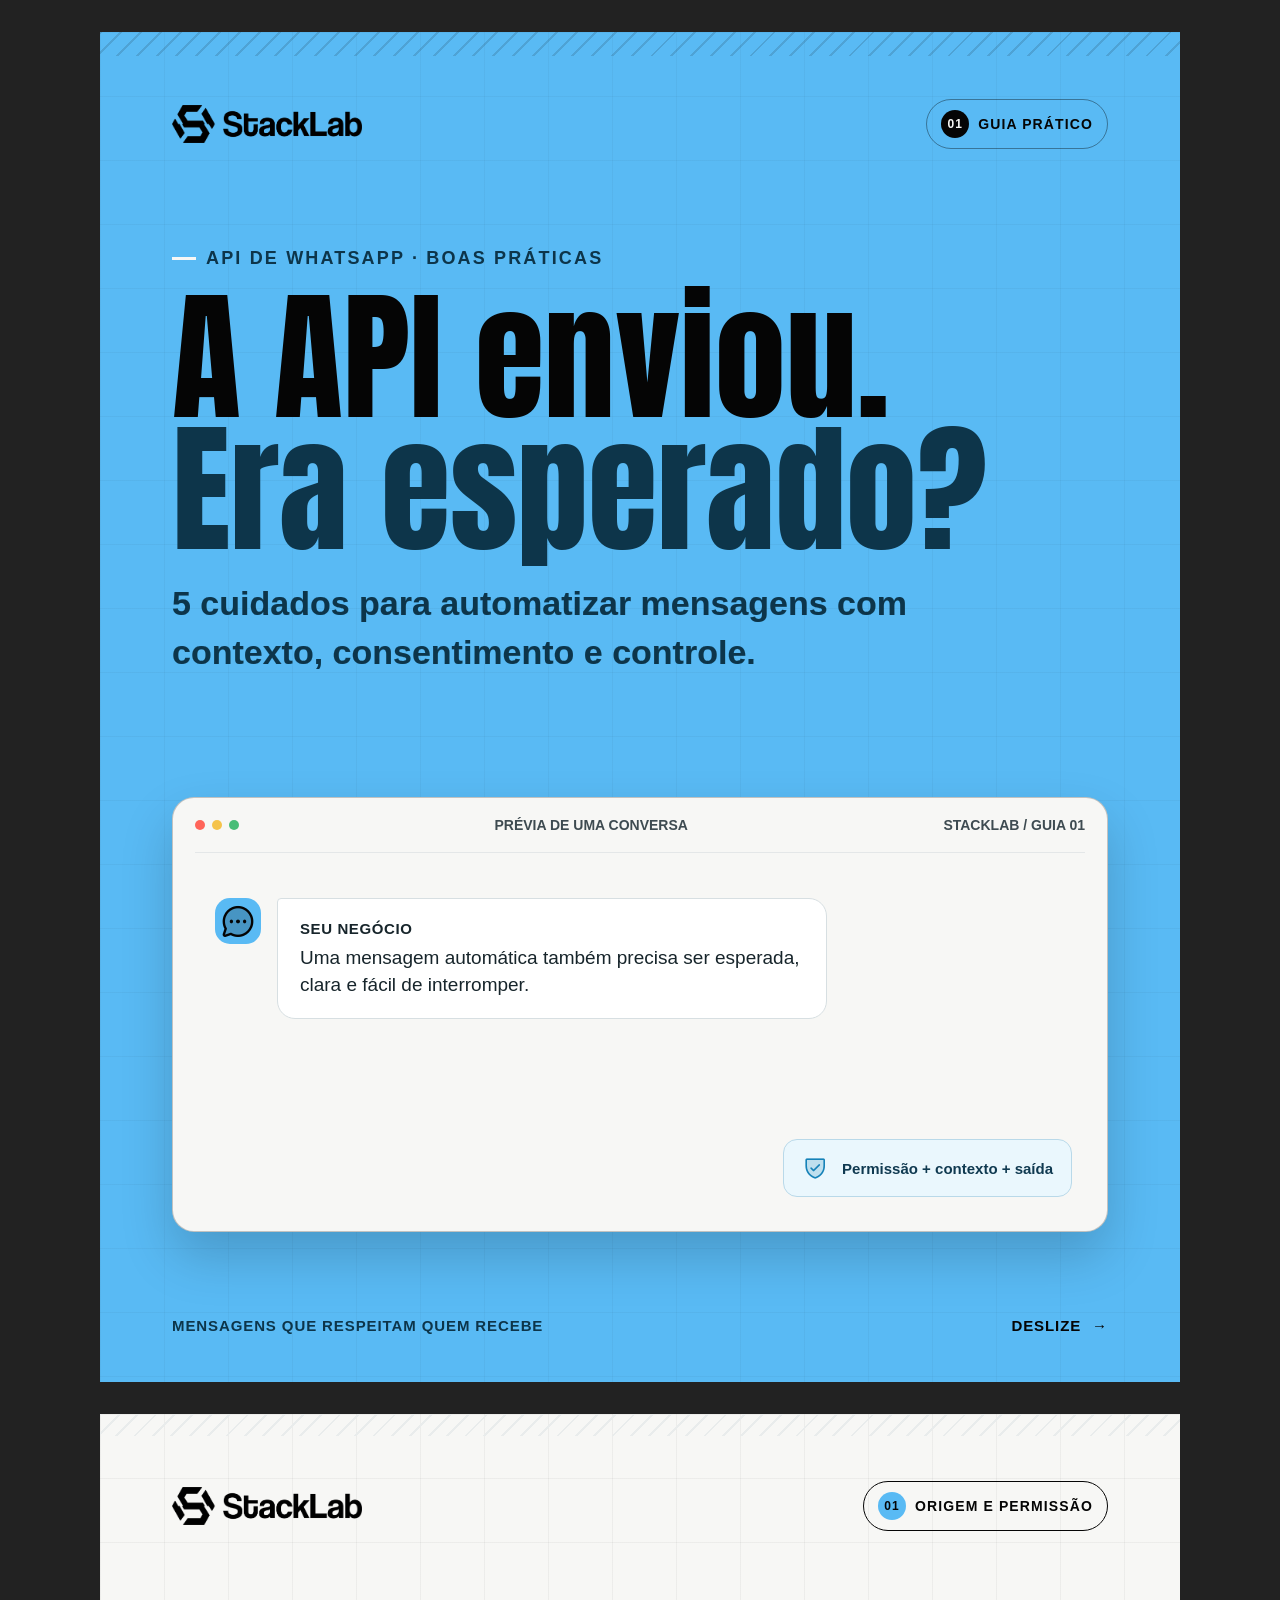
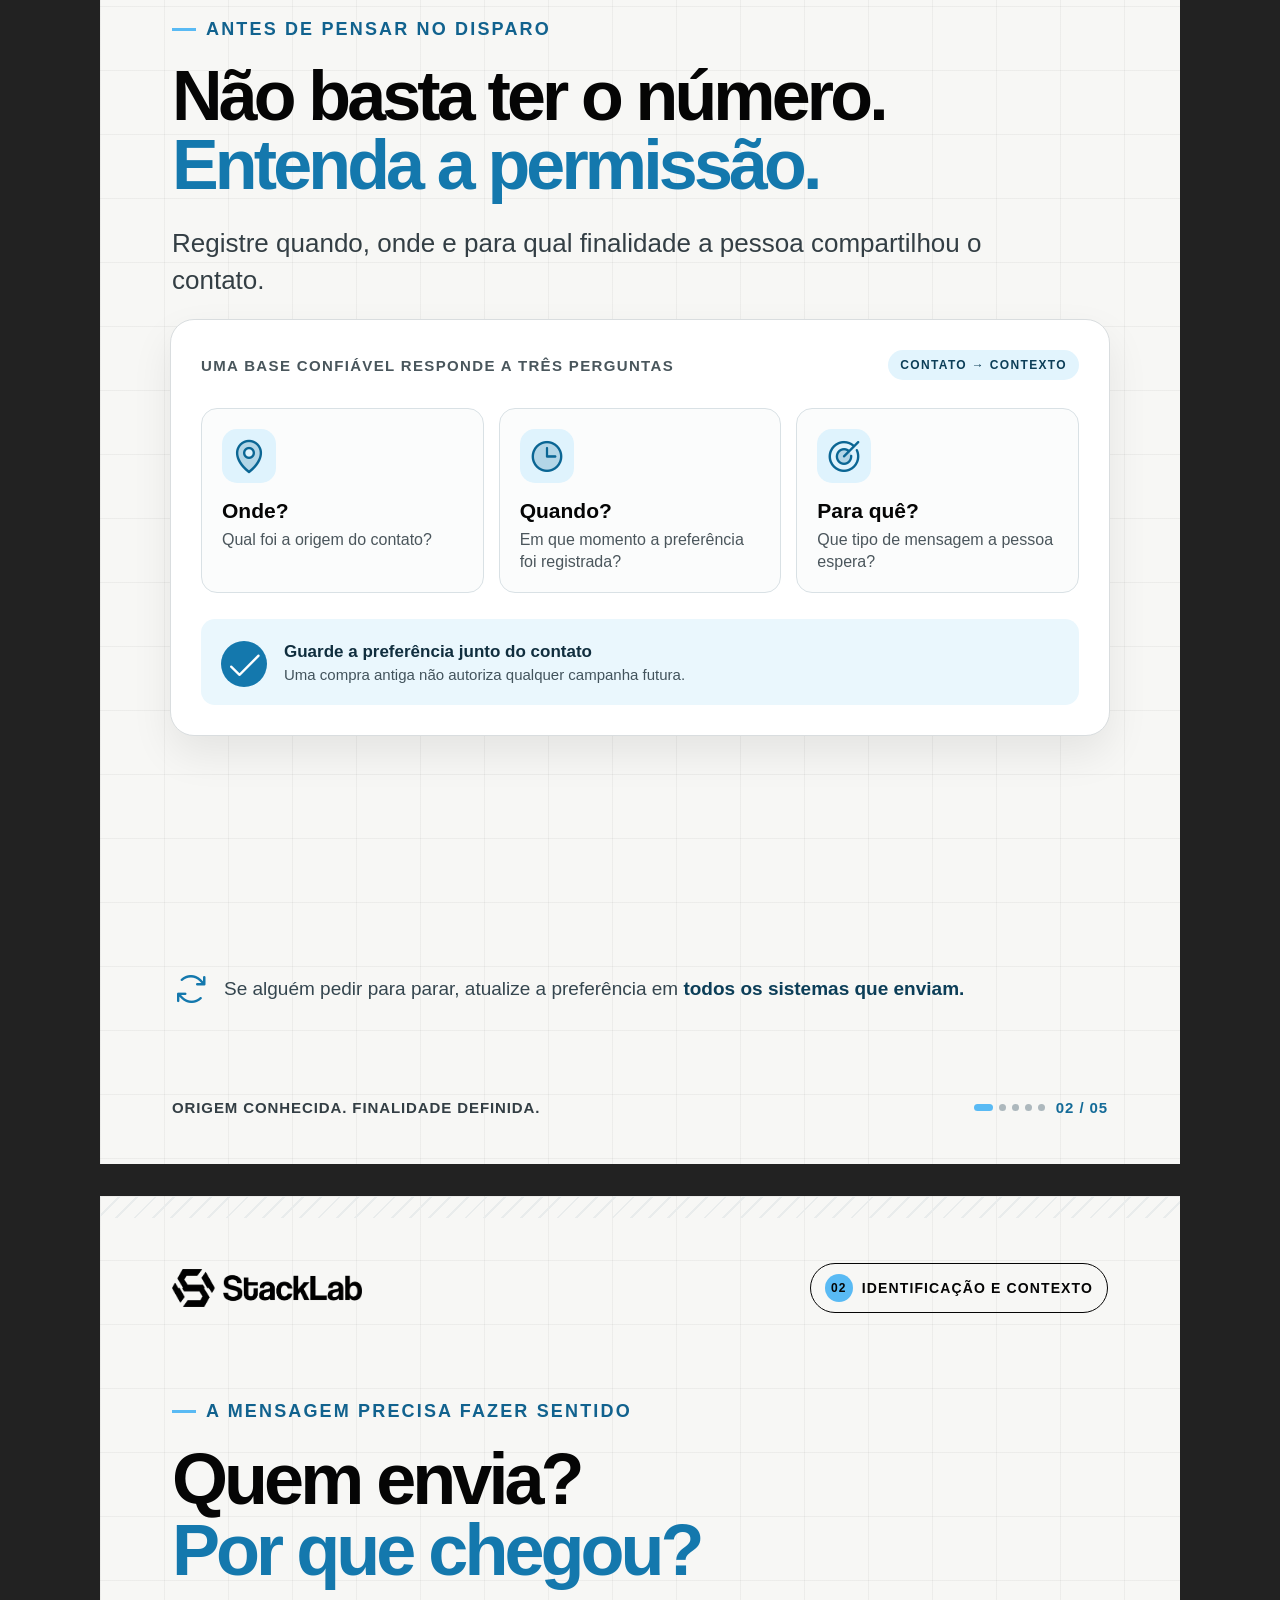
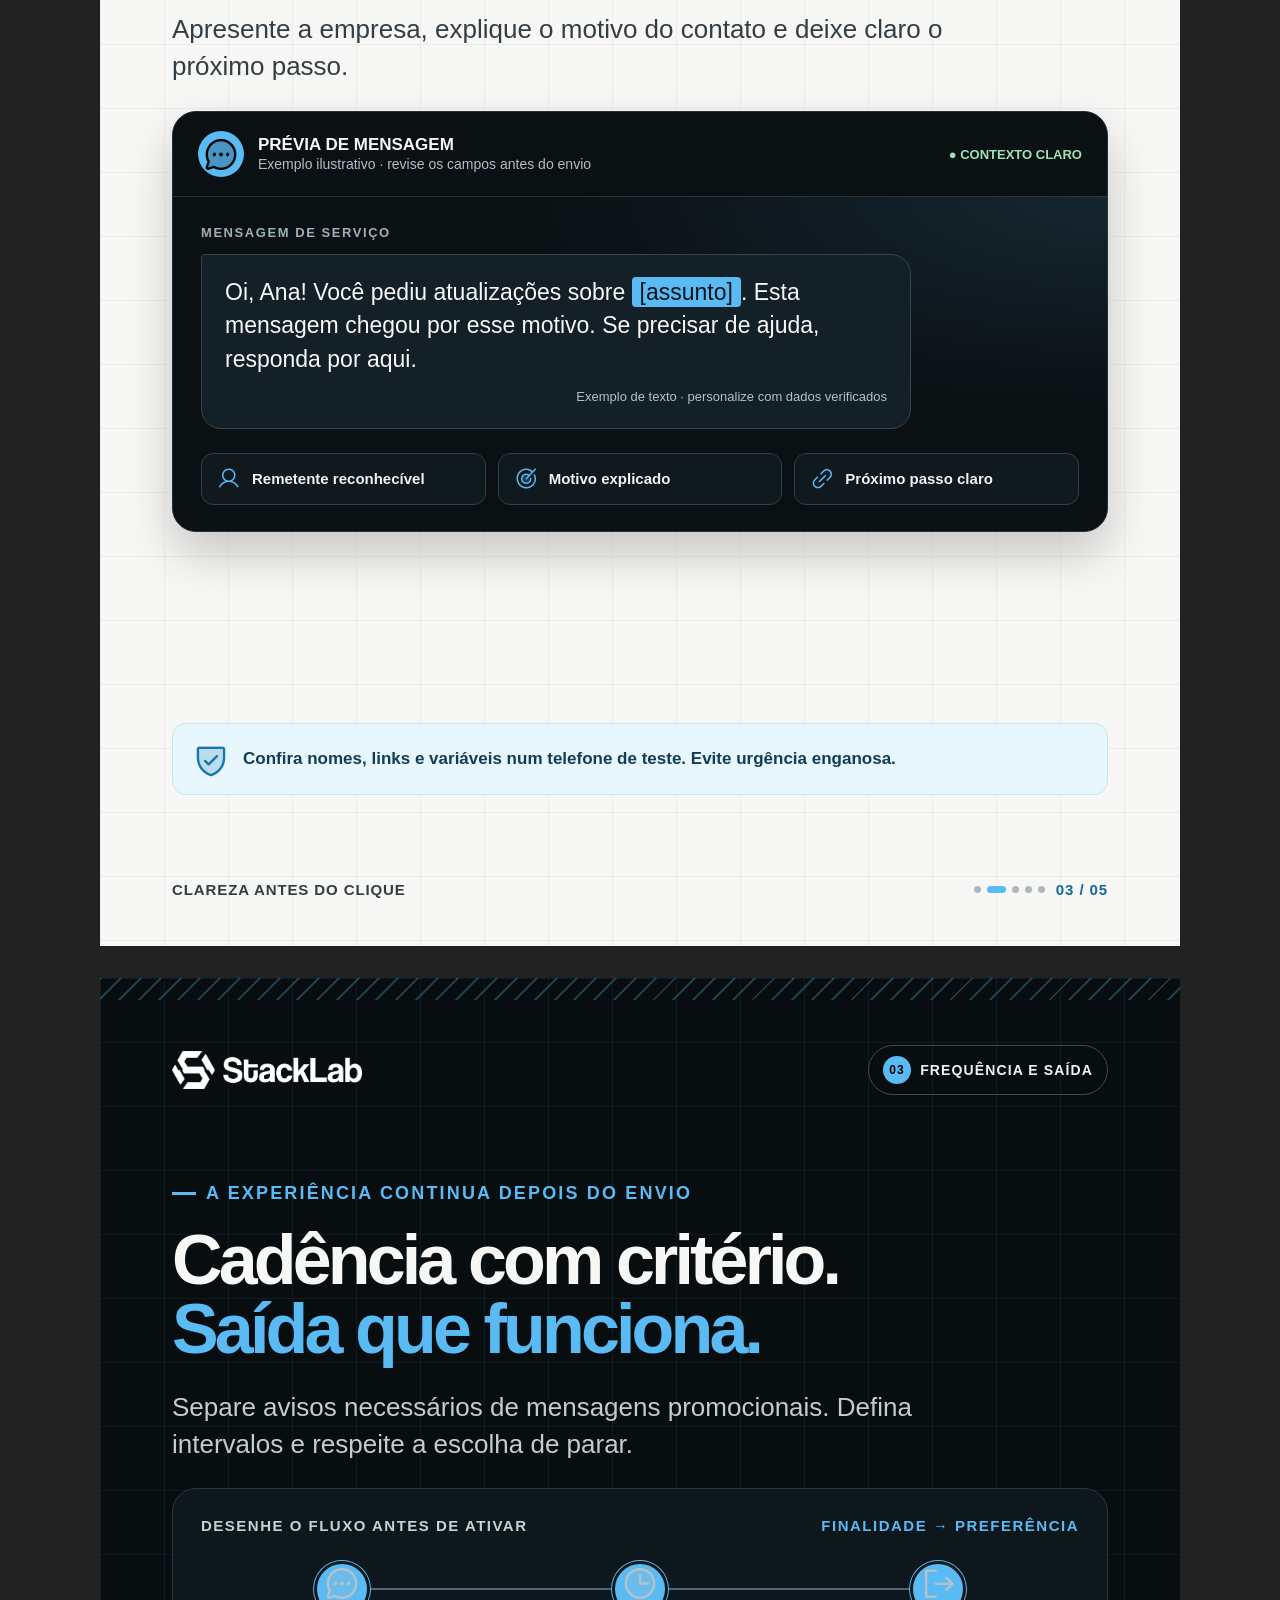
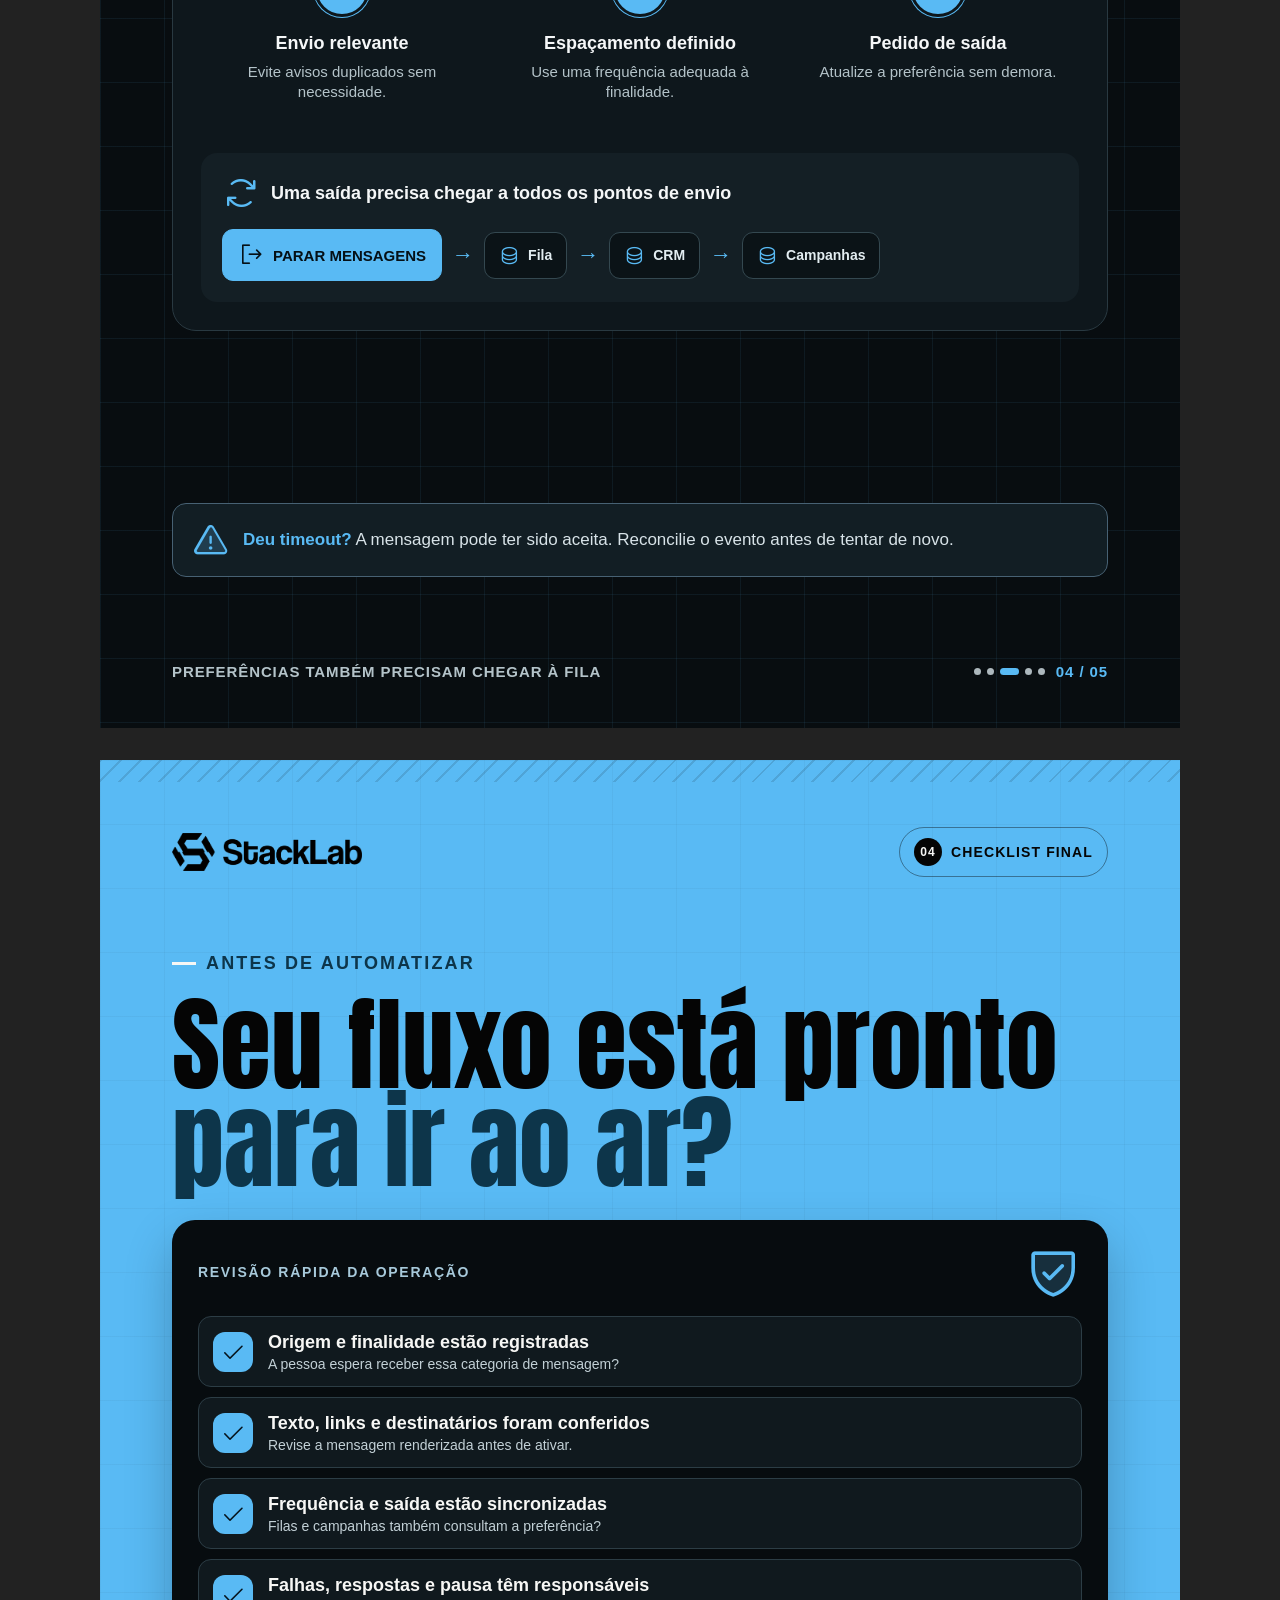
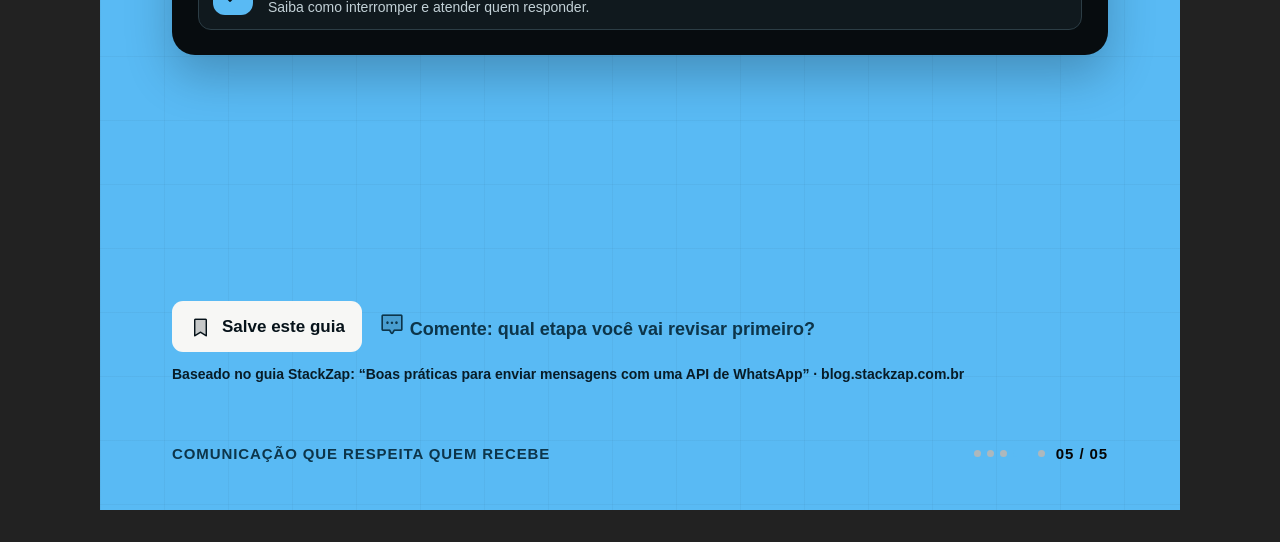
==== examples/stacklab-whatsapp-api/index.html @ 4269b298 "Create Instagram carousel skill and StackLab example" ====
<!doctype html>
<html lang="pt-BR">
<head>
<meta charset="utf-8">
<meta name="viewport" content="width=device-width,initial-scale=1">
<title>Boas práticas para mensagens via API de WhatsApp — StackLab</title>
<link rel="stylesheet" href="assets/phosphor-icons.css">
<link rel="stylesheet" href="assets/display-title.css">

<style>
:root{--blue:#59baf4;--ink:#050505;--paper:#f7f7f5;--muted:#5b6368;--line:#d9dddf;--green:#25d366}*{box-sizing:border-box}body{margin:0;background:#222;color:var(--ink);font-family:Onest,Arial,sans-serif}.slides{display:grid;justify-content:center;gap:32px;padding:32px}.slide{--grid-color:rgba(5,5,5,.045);position:relative;width:1080px;height:1350px;overflow:hidden;padding:0;background-color:var(--paper);background-image:repeating-linear-gradient(to bottom,var(--grid-color) 0 1px,transparent 1px 64px),repeating-linear-gradient(to right,var(--grid-color) 0 1px,transparent 1px 64px)}.slide:before{position:absolute;top:0;right:0;left:0;height:22px;background:repeating-linear-gradient(135deg,#e9ecec 0 2px,transparent 2px 13px);content:""}.header{position:absolute;top:67px;right:72px;left:72px;display:flex;align-items:center;justify-content:space-between;z-index:2}.brand{display:flex;align-items:center}.brand-logo{display:block;width:190px;height:38px;object-fit:contain;object-position:left center;filter:brightness(0)}.section-tag{display:flex;align-items:center;gap:9px;padding:10px 14px;border:1px solid currentColor;border-radius:999px;font-size:14px;font-weight:800;letter-spacing:.08em;text-transform:uppercase}.section-tag b{display:grid;width:28px;height:28px;place-items:center;border-radius:50%;color:var(--ink);background:var(--blue);font-size:12px}.content{position:absolute;top:210px;right:72px;left:72px}.eyebrow{display:flex;align-items:center;gap:10px;margin:0 0 22px;color:#11628e;font-size:18px;font-weight:800;letter-spacing:.12em;text-transform:uppercase}.eyebrow:before{width:24px;height:3px;background:var(--blue);content:""}h1,h2,p{margin-top:0}.title{max-width:930px;margin:0;font-size:76px;font-weight:800;line-height:.99;letter-spacing:-.055em;text-wrap:balance}.title em{color:#1478ad;font-style:normal}.lead{max-width:840px;margin:24px 0 0;color:#333e44;font-size:26px;line-height:1.45}.footer{position:absolute;right:72px;bottom:48px;left:72px;display:flex;align-items:center;justify-content:space-between;color:#333e44;font-size:15px;font-weight:700;letter-spacing:.06em;text-transform:uppercase}.footer .count{display:flex;align-items:center;gap:11px;color:#146b98}.dots{display:flex;gap:6px}.dots i{width:7px;height:7px;border-radius:50%;background:#adb8bd}.dots i.on{width:19px;border-radius:7px;background:var(--blue)}.icon{display:inline-flex;align-items:center;justify-content:center;width:38px;height:38px;flex:0 0 auto;font-size:38px;line-height:1}.icon.sm{width:26px;height:26px;font-size:26px}.icon.lg{width:58px;height:58px;font-size:58px}.cover{--grid-color:rgba(5,5,5,.035);color:var(--ink);background-color:var(--blue)}.cover:before{height:24px;background:repeating-linear-gradient(135deg,rgba(5,5,5,.13) 0 2px,transparent 2px 14px)}.cover .section-tag{border-color:rgba(5,5,5,.38)}.cover .section-tag b{color:var(--paper);background:var(--ink)}.cover .content{top:216px;z-index:1}.cover .eyebrow{color:#0d354a}.cover .eyebrow:before{background:var(--paper)}.cover .title{max-width:960px;font-family:"Anton",Onest,Arial,sans-serif;font-size:142px;font-weight:400;line-height:.93;letter-spacing:0}.cover .title em{color:#0d354a}.cover .lead{max-width:760px;color:#0d354a;font-size:34px;font-weight:800;-webkit-text-stroke:.12px currentColor}.cover .footer{color:#0d354a;z-index:1}.cover .footer .count{color:var(--ink)}
.hero-art{position:absolute;right:72px;bottom:150px;left:72px;height:435px;padding:0 22px 22px;border:1px solid rgba(5,5,5,.22);border-radius:22px;background:var(--paper);box-shadow:0 24px 52px rgba(5,5,5,.18)}.windowbar{height:55px;display:flex;align-items:center;justify-content:space-between;border-bottom:1px solid #e4e7e8;color:#3e4b51;font-size:14px;font-weight:700}.window-dots{display:flex;gap:7px}.window-dots i{width:10px;height:10px;border-radius:50%;background:#c7d0d5}.window-dots i:first-child{background:#ff655a}.window-dots i:nth-child(2){background:#f5c34b}.window-dots i:nth-child(3){background:#48bd77}.chatline{position:absolute;top:100px;left:42px;display:flex;align-items:flex-start;gap:16px}.avatar{display:grid;width:46px;height:46px;flex:0 0 46px;place-items:center;border-radius:15px;color:var(--ink);background:var(--blue)}.bubble{max-width:550px;padding:19px 22px;border:1px solid #d7dfe2;border-radius:4px 18px 18px 18px;color:#17252b;background:white;font-size:19px;line-height:1.42}.bubble strong{display:block;margin-bottom:6px;font-size:15px;letter-spacing:.04em}.permission{position:absolute;right:35px;bottom:34px;display:flex;align-items:center;gap:14px;padding:15px 18px;border:1px solid #b9d9e9;border-radius:14px;color:#103a51;background:#eaf7fd;font-size:15px;font-weight:800}.permission .icon{color:#1682b8}
.paper .content{top:205px}.paper .title{font-size:70px}.flow-card{position:absolute;top:505px;right:70px;left:70px;padding:30px;border:1px solid var(--line);border-radius:24px;background:#fff;box-shadow:0 18px 42px rgba(5,5,5,.08)}.flow-label{display:flex;align-items:center;justify-content:space-between;margin-bottom:28px;color:#49565c;font-size:15px;font-weight:800;letter-spacing:.09em;text-transform:uppercase}.flow-label b{padding:8px 12px;border-radius:999px;color:#0c3e58;background:#e2f4fd;font-size:12px}.origin-grid{display:grid;grid-template-columns:repeat(3,1fr);gap:15px}.origin-item{min-height:170px;padding:20px;border:1px solid #d9e1e5;border-radius:16px;background:#fbfcfc}.origin-item .icon-wrap{display:grid;width:54px;height:54px;place-items:center;border-radius:15px;color:#0b6694;background:#dff3fd}.origin-item strong{display:block;margin:16px 0 6px;font-size:21px}.origin-item span{color:#4b565c;font-size:16px;line-height:1.35}.flow-result{display:flex;align-items:center;gap:17px;margin-top:26px;padding:18px 20px;border-radius:14px;color:#102e3e;background:#eaf7fd}.flow-result .check-circle{display:grid;width:46px;height:46px;flex:0 0 46px;place-items:center;border-radius:50%;color:#fff;background:#1478ad}.flow-result strong{display:block;font-size:17px}.flow-result span{display:block;margin-top:4px;color:#42535c;font-size:15px}.flow-arrow{margin-left:auto;color:#1478ad}.note{position:absolute;right:72px;bottom:156px;left:72px;display:flex;align-items:center;gap:14px;color:#35464f;font-size:19px;line-height:1.4}.note .icon{flex:0 0 auto;color:#1478ad}.note strong{color:#0c3e58}
.context .content{top:205px}.context .title{max-width:880px;font-size:72px}.chat-demo{position:absolute;top:515px;right:72px;left:72px;overflow:hidden;border:1px solid #263238;border-radius:24px;background:#0b1013;box-shadow:0 22px 48px rgba(5,5,5,.2)}.chat-head{display:flex;align-items:center;gap:14px;padding:19px 25px;border-bottom:1px solid #27343b;color:#f7f7f5}.chat-head .avatar{border-radius:50%}.chat-head strong{display:block;font-size:17px}.chat-head small{color:#afc0c8;font-size:14px}.chat-head .status{margin-left:auto;color:#9de3b7;font-size:13px;font-weight:800}.chat-body{padding:28px 28px 26px;background:radial-gradient(ellipse at 100% 0%,rgba(89,186,244,.13),transparent 45%),#0b1013}.chat-meta{margin:0 0 14px;color:#9db1bb;font-size:13px;font-weight:800;letter-spacing:.12em;text-transform:uppercase}.message{max-width:710px;padding:21px 23px;border:1px solid #35464f;border-radius:4px 20px 20px 20px;color:#f7f7f5;background:#142027;font-size:23px;line-height:1.45}.message mark{padding:2px 8px;border-radius:4px;color:#08131a;background:var(--blue)}.message time{display:block;margin-top:12px;color:#b3c2c8;font-size:13px;text-align:right}.context-keys{display:grid;grid-template-columns:repeat(3,1fr);gap:12px;margin-top:24px}.context-key{display:flex;align-items:center;gap:11px;padding:13px 15px;border:1px solid #2e4049;border-radius:12px;color:#edf3f5;background:#10191e;font-size:15px;font-weight:700}.context-key .icon{width:24px;height:24px;font-size:24px;color:var(--blue)}.context-tip{position:absolute;right:72px;bottom:151px;left:72px;display:flex;align-items:center;gap:13px;padding:16px 19px;border:1px solid #c5e6f5;border-radius:14px;color:#123e54;background:#e8f6fd;font-size:17px;font-weight:700}.context-tip .icon{flex:0 0 auto;color:#1478ad}
.cadence{--grid-color:rgba(89,186,244,.08);color:#f7f7f5;background-color:#080d10}.cadence:before{background:repeating-linear-gradient(135deg,rgba(89,186,244,.28) 0 2px,transparent 2px 14px)}.cadence .brand-logo{filter:brightness(0) invert(1)}.cadence .section-tag{border-color:#3c4c54;color:#edf3f5}.cadence .content{top:205px}.cadence .eyebrow{color:var(--blue)}.cadence .title{max-width:920px;font-size:70px}.cadence .title em{color:var(--blue)}.cadence .lead{color:#c2cdd2}.cadence .footer{color:#b4c3c9}.cadence .footer .count{color:var(--blue)}.timeline{position:absolute;top:510px;right:72px;left:72px;padding:28px;border:1px solid #293941;border-radius:24px;background:#0e171c}.timeline-head{display:flex;align-items:center;justify-content:space-between;margin-bottom:27px;color:#c5d2d8;font-size:15px;font-weight:800;letter-spacing:.1em;text-transform:uppercase}.timeline-head b{color:var(--blue)}.timeline-line{position:relative;display:grid;grid-template-columns:repeat(3,1fr);gap:16px}.timeline-line:before{position:absolute;top:27px;right:14%;left:14%;height:2px;background:#4b6674;content:""}.time-item{position:relative;z-index:1;min-height:164px;padding:0 15px;text-align:center}.time-icon{display:grid;width:56px;height:56px;margin:0 auto 16px;place-items:center;border:3px solid #0e171c;border-radius:50%;color:#06131b;background:var(--blue);box-shadow:0 0 0 1px #59baf4}.time-item strong{display:block;margin-bottom:8px;color:#f5f7f8;font-size:18px}.time-item span{display:block;color:#b4c3c9;font-size:15px;line-height:1.35}.exit-flow{margin-top:28px;padding:21px;border-radius:16px;background:#141f25}.exit-title{display:flex;align-items:center;gap:11px;margin-bottom:17px;color:#f5f7f8;font-size:18px;font-weight:800}.exit-title .icon{color:var(--blue)}.sync-row{display:flex;align-items:center;gap:10px}.stop-button{display:flex;align-items:center;gap:9px;padding:12px 15px;border:1px solid #59baf4;border-radius:11px;color:#051016;background:var(--blue);font-size:15px;font-weight:900}.system-chip{display:flex;align-items:center;gap:8px;padding:12px 14px;border:1px solid #344850;border-radius:11px;color:#e3edf1;background:#0b1317;font-size:14px;font-weight:700}.system-chip .icon{width:21px;height:21px;font-size:21px;color:var(--blue)}.sync-arrow{color:var(--blue);font-size:22px;font-weight:900}.timeout-note{position:absolute;right:72px;bottom:151px;left:72px;display:flex;align-items:center;gap:13px;padding:17px 19px;border:1px solid #476173;border-radius:14px;color:#d8e3e8;background:#121e24;font-size:17px;line-height:1.4}.timeout-note .icon{flex:0 0 auto;color:var(--blue)}.timeout-note strong{color:var(--blue)}
.final{--grid-color:rgba(5,5,5,.035);color:var(--ink);background-color:var(--blue)}.final:before{background:repeating-linear-gradient(135deg,rgba(5,5,5,.12) 0 2px,transparent 2px 14px)}.final .section-tag{border-color:rgba(5,5,5,.4)}.final .section-tag b{color:var(--paper);background:var(--ink)}.final .content{top:193px}.final .eyebrow{color:#0d354a}.final .eyebrow:before{background:var(--paper)}.final .title{max-width:930px;font-family:"Anton",Onest,Arial,sans-serif;font-size:104px;font-weight:400;line-height:.94;letter-spacing:0}.final .title em{color:#0d354a}.final-card{position:absolute;top:460px;right:72px;left:72px;padding:23px 26px 25px;border-radius:23px;color:#f7f7f5;background:#070c0f;box-shadow:0 20px 48px rgba(5,5,5,.23)}.final-card-head{display:flex;align-items:center;justify-content:space-between;margin-bottom:15px;color:#a7c9da;font-size:14px;font-weight:800;letter-spacing:.12em;text-transform:uppercase}.final-card-head .icon{color:var(--blue)}.checklist{display:grid;gap:10px}.check-row{display:flex;align-items:center;gap:15px;min-height:71px;padding:12px 14px;border:1px solid #2c3d45;border-radius:13px;background:#10191e}.check-icon{display:grid;width:40px;height:40px;flex:0 0 40px;place-items:center;border-radius:12px;color:#06131b;background:var(--blue)}.check-icon .icon{width:24px;height:24px;font-size:24px}.check-row strong{display:block;font-size:18px}.check-row small{display:block;margin-top:3px;color:#c2d0d6;font-size:14px}.final-cta{position:absolute;right:72px;bottom:158px;left:72px;display:grid;grid-template-columns:auto 1fr;align-items:center;gap:13px 17px}.save-button{display:flex;align-items:center;gap:10px;padding:14px 17px;border-radius:11px;color:#07131a;background:var(--paper);font-size:17px;font-weight:900}.save-button .icon{width:23px;height:23px;font-size:23px}.comment-prompt{color:#0d354a;font-size:18px;font-weight:800;line-height:1.35}.final .footer{color:#0d354a}.final .footer .count{color:var(--ink)}.source{position:absolute;right:72px;bottom:112px;left:72px;color:#081c27;font-size:14px;font-weight:700;line-height:1.35}
@media(max-width:700px){.slides{padding:0;gap:0}.slide{width:100vw;height:125vw;max-height:none}.content,.header{right:6.7%;left:6.7%}.content{top:17%}.header{top:5%}.title{font-size:7vw}.footer{right:6.7%;left:6.7%;bottom:4%}.hero-art,.flow-card,.chat-demo,.timeline,.final-card{right:6.7%;left:6.7%}}
body.render-one{width:1080px;height:1350px;overflow:hidden;background:var(--paper)}body.render-one .slides{display:block;padding:0}body.render-one .slide{display:none}body.render-one .slide.active{display:block}
</style>
</head>
<body>
<main class="slides">
<section class="slide cover" data-slide="1">
<header class="header"><div class="brand"><img class="brand-logo" src="assets/stacklab-logo.png" alt="StackLab"></div><div class="section-tag"><b>01</b> Guia prático</div></header>
<div class="content"><p class="eyebrow">API de WhatsApp · boas práticas</p><h1 class="title">A API enviou.<br><em>Era esperado?</em></h1><p class="lead">5 cuidados para automatizar mensagens com contexto, consentimento e controle.</p></div>
<div class="hero-art"><div class="windowbar"><span class="window-dots"><i></i><i></i><i></i></span><span>PRÉVIA DE UMA CONVERSA</span><span>STACKLAB / GUIA 01</span></div><div class="chatline"><span class="avatar"><i class="icon ph-duotone ph-chat-circle-dots" aria-hidden="true"></i></span><div class="bubble"><strong>SEU NEGÓCIO</strong>Uma mensagem automática também precisa ser esperada, clara e fácil de interromper.</div></div><div class="permission"><i class="icon ph-duotone ph-shield-check sm" aria-hidden="true"></i>Permissão + contexto + saída</div></div>
<footer class="footer"><span>Mensagens que respeitam quem recebe</span><span class="count">DESLIZE <b>→</b></span></footer>
</section>

<section class="slide paper" data-slide="2">
<header class="header"><div class="brand"><img class="brand-logo" src="assets/stacklab-logo.png" alt="StackLab"></div><div class="section-tag"><b>01</b> Origem e permissão</div></header>
<div class="content"><p class="eyebrow">Antes de pensar no disparo</p><h2 class="title">Não basta ter o número.<br><em>Entenda a permissão.</em></h2><p class="lead">Registre quando, onde e para qual finalidade a pessoa compartilhou o contato.</p></div>
<div class="flow-card"><div class="flow-label"><span>Uma base confiável responde a três perguntas</span><b>CONTATO → CONTEXTO</b></div><div class="origin-grid"><article class="origin-item"><span class="icon-wrap"><i class="icon ph-duotone ph-map-pin" aria-hidden="true"></i></span><strong>Onde?</strong><span>Qual foi a origem do contato?</span></article><article class="origin-item"><span class="icon-wrap"><i class="icon ph-duotone ph-clock" aria-hidden="true"></i></span><strong>Quando?</strong><span>Em que momento a preferência foi registrada?</span></article><article class="origin-item"><span class="icon-wrap"><i class="icon ph-duotone ph-target" aria-hidden="true"></i></span><strong>Para quê?</strong><span>Que tipo de mensagem a pessoa espera?</span></article></div><div class="flow-result"><span class="check-circle"><i class="icon ph ph-check" aria-hidden="true"></i></span><div><strong>Guarde a preferência junto do contato</strong><span>Uma compra antiga não autoriza qualquer campanha futura.</span></div><svg class="icon flow-arrow"><use href="#i-shield"/></svg></div></div>
<div class="note"><i class="icon ph ph-arrows-clockwise" aria-hidden="true"></i><span>Se alguém pedir para parar, atualize a preferência em <strong>todos os sistemas que enviam.</strong></span></div>
<footer class="footer"><span>Origem conhecida. Finalidade definida.</span><span class="count"><span class="dots"><i class="on"></i><i></i><i></i><i></i><i></i></span> 02 / 05</span></footer>
</section>

<section class="slide context" data-slide="3">
<header class="header"><div class="brand"><img class="brand-logo" src="assets/stacklab-logo.png" alt="StackLab"></div><div class="section-tag"><b>02</b> Identificação e contexto</div></header>
<div class="content"><p class="eyebrow">A mensagem precisa fazer sentido</p><h2 class="title">Quem envia?<br><em>Por que chegou?</em></h2><p class="lead">Apresente a empresa, explique o motivo do contato e deixe claro o próximo passo.</p></div>
<div class="chat-demo"><div class="chat-head"><span class="avatar"><i class="icon ph-duotone ph-chat-circle-dots" aria-hidden="true"></i></span><div><strong>PRÉVIA DE MENSAGEM</strong><small>Exemplo ilustrativo · revise os campos antes do envio</small></div><span class="status">● CONTEXTO CLARO</span></div><div class="chat-body"><p class="chat-meta">MENSAGEM DE SERVIÇO</p><div class="message">Oi, Ana! Você pediu atualizações sobre <mark>[assunto]</mark>. Esta mensagem chegou por esse motivo. Se precisar de ajuda, responda por aqui.<time>Exemplo de texto · personalize com dados verificados</time></div><div class="context-keys"><div class="context-key"><i class="icon ph ph-user" aria-hidden="true"></i>Remetente reconhecível</div><div class="context-key"><i class="icon ph-duotone ph-target" aria-hidden="true"></i>Motivo explicado</div><div class="context-key"><i class="icon ph ph-link-simple" aria-hidden="true"></i>Próximo passo claro</div></div></div></div>
<div class="context-tip"><i class="icon ph-duotone ph-shield-check" aria-hidden="true"></i><span>Confira nomes, links e variáveis num telefone de teste. Evite urgência enganosa.</span></div>
<footer class="footer"><span>Clareza antes do clique</span><span class="count"><span class="dots"><i></i><i class="on"></i><i></i><i></i><i></i></span> 03 / 05</span></footer>
</section>

<section class="slide cadence" data-slide="4">
<header class="header"><div class="brand"><img class="brand-logo" src="assets/stacklab-logo.png" alt="StackLab"></div><div class="section-tag"><b>03</b> Frequência e saída</div></header>
<div class="content"><p class="eyebrow">A experiência continua depois do envio</p><h2 class="title">Cadência com critério.<br><em>Saída que funciona.</em></h2><p class="lead">Separe avisos necessários de mensagens promocionais. Defina intervalos e respeite a escolha de parar.</p></div>
<div class="timeline"><div class="timeline-head"><span>Desenhe o fluxo antes de ativar</span><b>FINALIDADE → PREFERÊNCIA</b></div><div class="timeline-line"><article class="time-item"><span class="time-icon"><i class="icon ph-duotone ph-chat-circle-dots" aria-hidden="true"></i></span><strong>Envio relevante</strong><span>Evite avisos duplicados sem necessidade.</span></article><article class="time-item"><span class="time-icon"><i class="icon ph-duotone ph-clock" aria-hidden="true"></i></span><strong>Espaçamento definido</strong><span>Use uma frequência adequada à finalidade.</span></article><article class="time-item"><span class="time-icon"><i class="icon ph ph-sign-out" aria-hidden="true"></i></span><strong>Pedido de saída</strong><span>Atualize a preferência sem demora.</span></article></div><div class="exit-flow"><div class="exit-title"><i class="icon ph ph-arrows-clockwise" aria-hidden="true"></i>Uma saída precisa chegar a todos os pontos de envio</div><div class="sync-row"><span class="stop-button"><i class="icon ph ph-sign-out sm" aria-hidden="true"></i>PARAR MENSAGENS</span><span class="sync-arrow">→</span><span class="system-chip"><i class="icon ph ph-database" aria-hidden="true"></i>Fila</span><span class="sync-arrow">→</span><span class="system-chip"><i class="icon ph ph-database" aria-hidden="true"></i>CRM</span><span class="sync-arrow">→</span><span class="system-chip"><i class="icon ph ph-database" aria-hidden="true"></i>Campanhas</span></div></div></div>
<div class="timeout-note"><i class="icon ph-duotone ph-warning" aria-hidden="true"></i><span><strong>Deu timeout?</strong> A mensagem pode ter sido aceita. Reconcilie o evento antes de tentar de novo.</span></div>
<footer class="footer"><span>Preferências também precisam chegar à fila</span><span class="count"><span class="dots"><i></i><i></i><i class="on"></i><i></i><i></i></span> 04 / 05</span></footer>
</section>

<section class="slide final" data-slide="5">
<header class="header"><div class="brand"><img class="brand-logo" src="assets/stacklab-logo.png" alt="StackLab"></div><div class="section-tag"><b>04</b> Checklist final</div></header>
<div class="content"><p class="eyebrow">Antes de automatizar</p><h2 class="title">Seu fluxo está pronto<br><em>para ir ao ar?</em></h2></div>
<div class="final-card"><div class="final-card-head"><span>Revisão rápida da operação</span><i class="icon ph-duotone ph-shield-check lg" aria-hidden="true"></i></div><div class="checklist"><div class="check-row"><span class="check-icon"><i class="icon ph ph-check" aria-hidden="true"></i></span><div><strong>Origem e finalidade estão registradas</strong><small>A pessoa espera receber essa categoria de mensagem?</small></div></div><div class="check-row"><span class="check-icon"><i class="icon ph ph-check" aria-hidden="true"></i></span><div><strong>Texto, links e destinatários foram conferidos</strong><small>Revise a mensagem renderizada antes de ativar.</small></div></div><div class="check-row"><span class="check-icon"><i class="icon ph ph-check" aria-hidden="true"></i></span><div><strong>Frequência e saída estão sincronizadas</strong><small>Filas e campanhas também consultam a preferência?</small></div></div><div class="check-row"><span class="check-icon"><i class="icon ph ph-check" aria-hidden="true"></i></span><div><strong>Falhas, respostas e pausa têm responsáveis</strong><small>Saiba como interromper e atender quem responder.</small></div></div></div></div>
<div class="final-cta"><span class="save-button"><i class="icon ph-duotone ph-bookmark-simple" aria-hidden="true"></i>Salve este guia</span><span class="comment-prompt"><i class="icon ph-duotone ph-chat-centered-dots sm" aria-hidden="true"></i> Comente: qual etapa você vai revisar primeiro?</span></div>
<p class="source">Baseado no guia StackZap: “Boas práticas para enviar mensagens com uma API de WhatsApp” · blog.stackzap.com.br</p>
<footer class="footer"><span>Comunicação que respeita quem recebe</span><span class="count"><span class="dots"><i></i><i></i><i></i><i class="on"></i><i></i></span> 05 / 05</span></footer>
</section>
</main>
<script>const n=new URLSearchParams(location.search).get('slide');if(n){document.body.classList.add('render-one');document.querySelector(`[data-slide="${n}"]`)?.classList.add('active')}</script>
</body>
</html>
---- examples/stacklab-whatsapp-api/assets/phosphor-icons.css ----
/* Phosphor Icons Web 2.1.2 — local subset used by this carousel. See PHOSPHOR-LICENSE.txt. */
@font-face{font-family:Phosphor;src:url("Phosphor.woff2") format("woff2");font-style:normal;font-weight:400;font-display:block}
@font-face{font-family:Phosphor-Duotone;src:url("Phosphor-Duotone.woff2") format("woff2");font-style:normal;font-weight:400;font-display:block}
.ph,.ph-duotone{display:inline-block;font-style:normal;font-weight:400;line-height:1;-webkit-font-smoothing:antialiased;-moz-osx-font-smoothing:grayscale}
.ph{font-family:Phosphor!important}
.ph-duotone{font-family:Phosphor-Duotone!important}
.ph.ph-arrow-right:before{content:"\e06c";}
.ph.ph-check:before{content:"\e182";}
.ph.ph-arrows-clockwise:before{content:"\e094";}
.ph.ph-database:before{content:"\e1de";}
.ph.ph-link-simple:before{content:"\e2e6";}
.ph.ph-sign-out:before{content:"\e42a";}
.ph.ph-user:before{content:"\e4c2";}
.ph-duotone.ph-bookmark-simple:before{content:"\e0ea";opacity:0.2;}
.ph-duotone.ph-bookmark-simple:after{content:"\e0eb";margin-left:-1em;}
.ph-duotone.ph-chat-centered-dots:before{content:"\e164";opacity:0.2;}
.ph-duotone.ph-chat-centered-dots:after{content:"\e165";margin-left:-1em;}
.ph-duotone.ph-chat-circle-dots:before{content:"\e16c";opacity:0.2;}
.ph-duotone.ph-chat-circle-dots:after{content:"\e16d";margin-left:-1em;}
.ph-duotone.ph-clock:before{content:"\e19a";opacity:0.2;}
.ph-duotone.ph-clock:after{content:"\e19b";margin-left:-1em;}
.ph-duotone.ph-map-pin:before{content:"\e316";opacity:0.2;}
.ph-duotone.ph-map-pin:after{content:"\e317";margin-left:-1em;}
.ph-duotone.ph-shield-check:before{content:"\e40c";opacity:0.2;}
.ph-duotone.ph-shield-check:after{content:"\e40f";margin-left:-1em;}
.ph-duotone.ph-target:before{content:"\e47c";opacity:0.2;}
.ph-duotone.ph-target:after{content:"\e47d";margin-left:-1em;}
.ph-duotone.ph-warning:before{content:"\e4e0";opacity:0.2;}
.ph-duotone.ph-warning:after{content:"\e4e1";margin-left:-1em;}
---- examples/stacklab-whatsapp-api/assets/display-title.css ----
@font-face{font-family:"Anton";src:url("Anton-Regular.ttf") format("truetype");font-style:normal;font-weight:400;font-display:block}
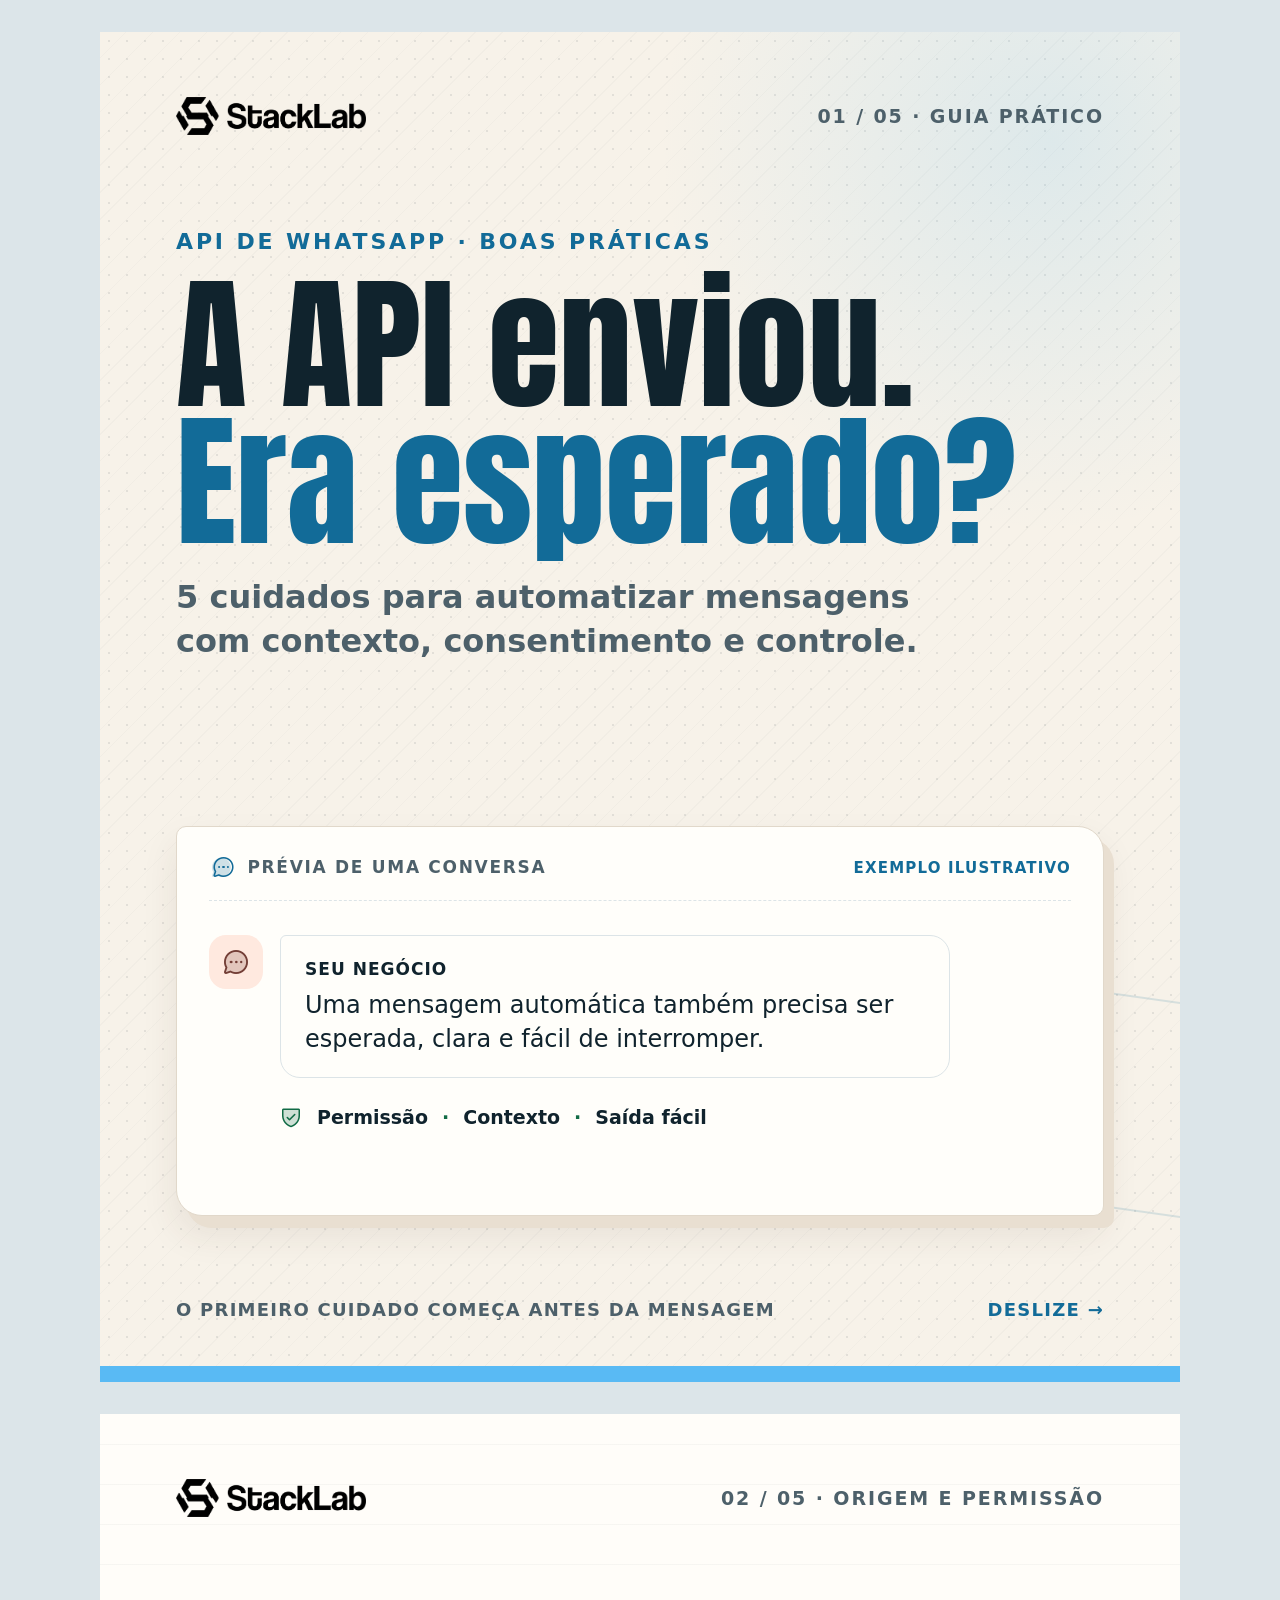
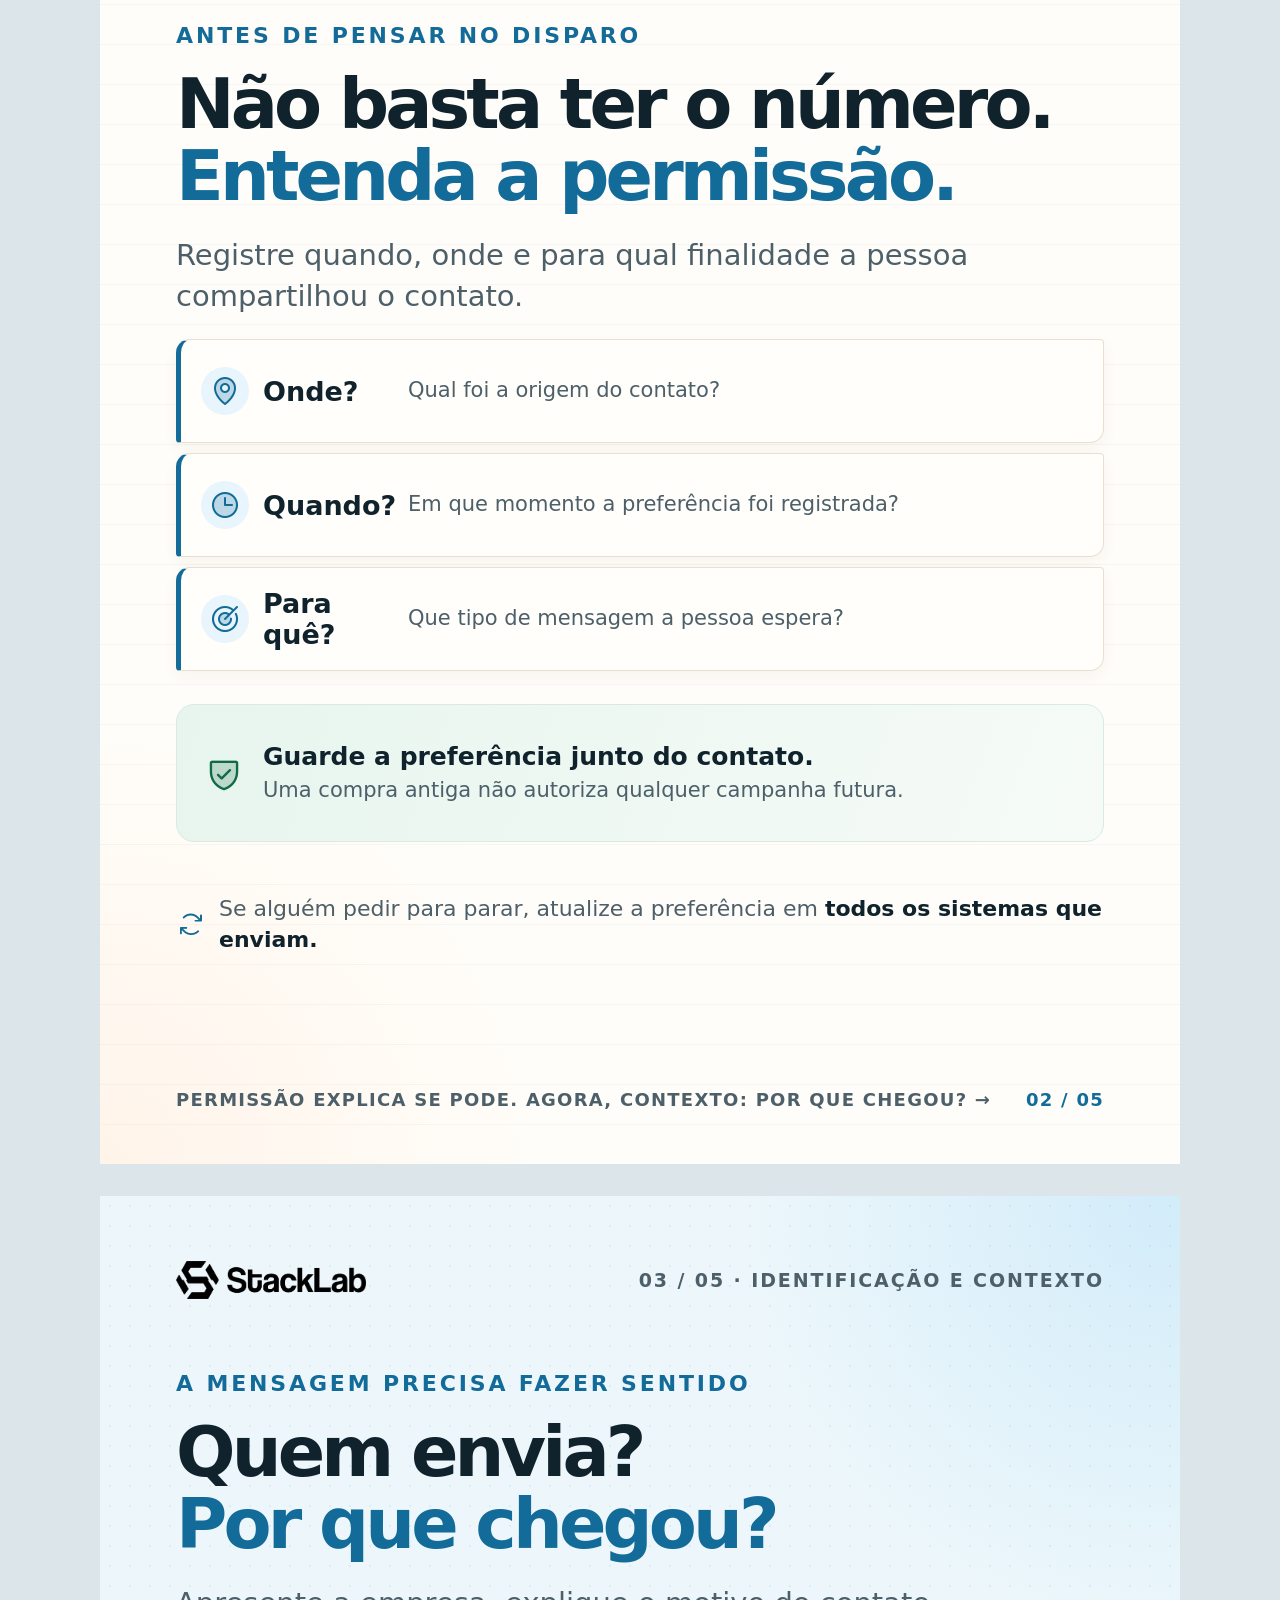
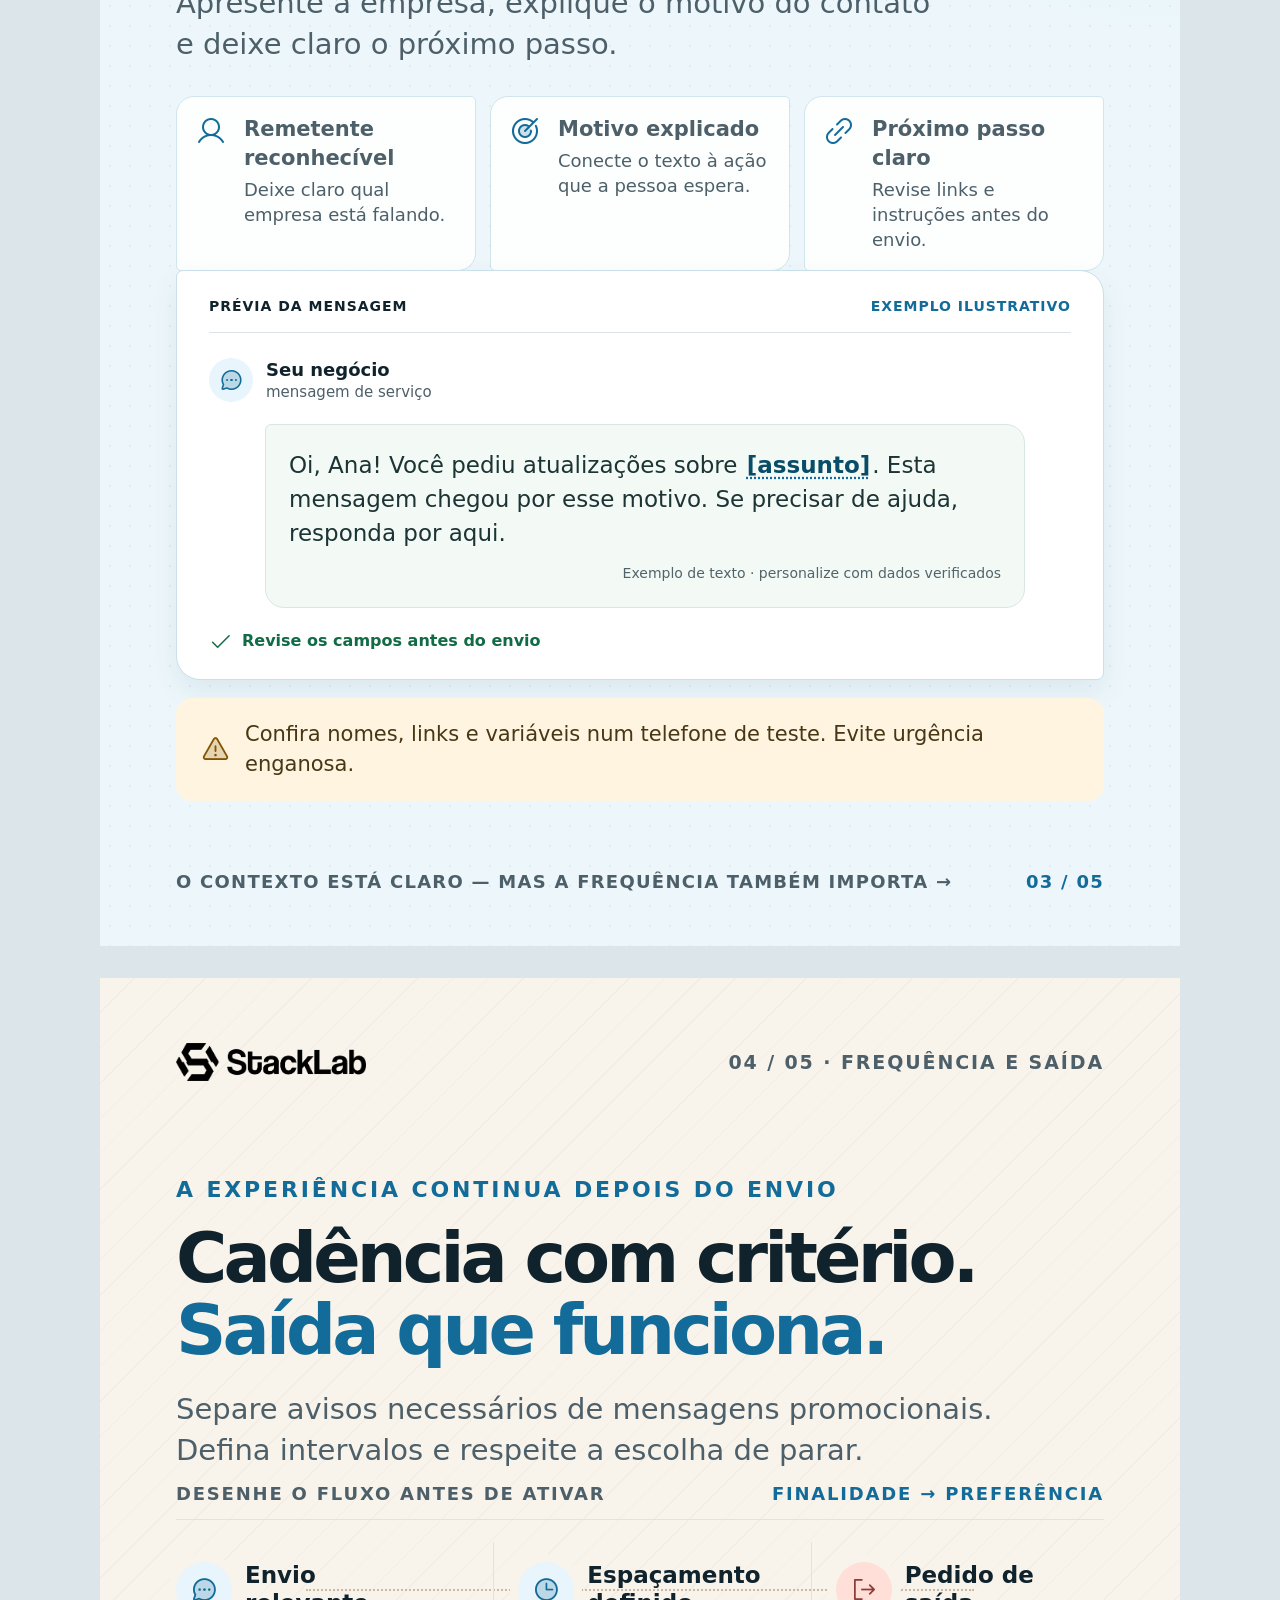
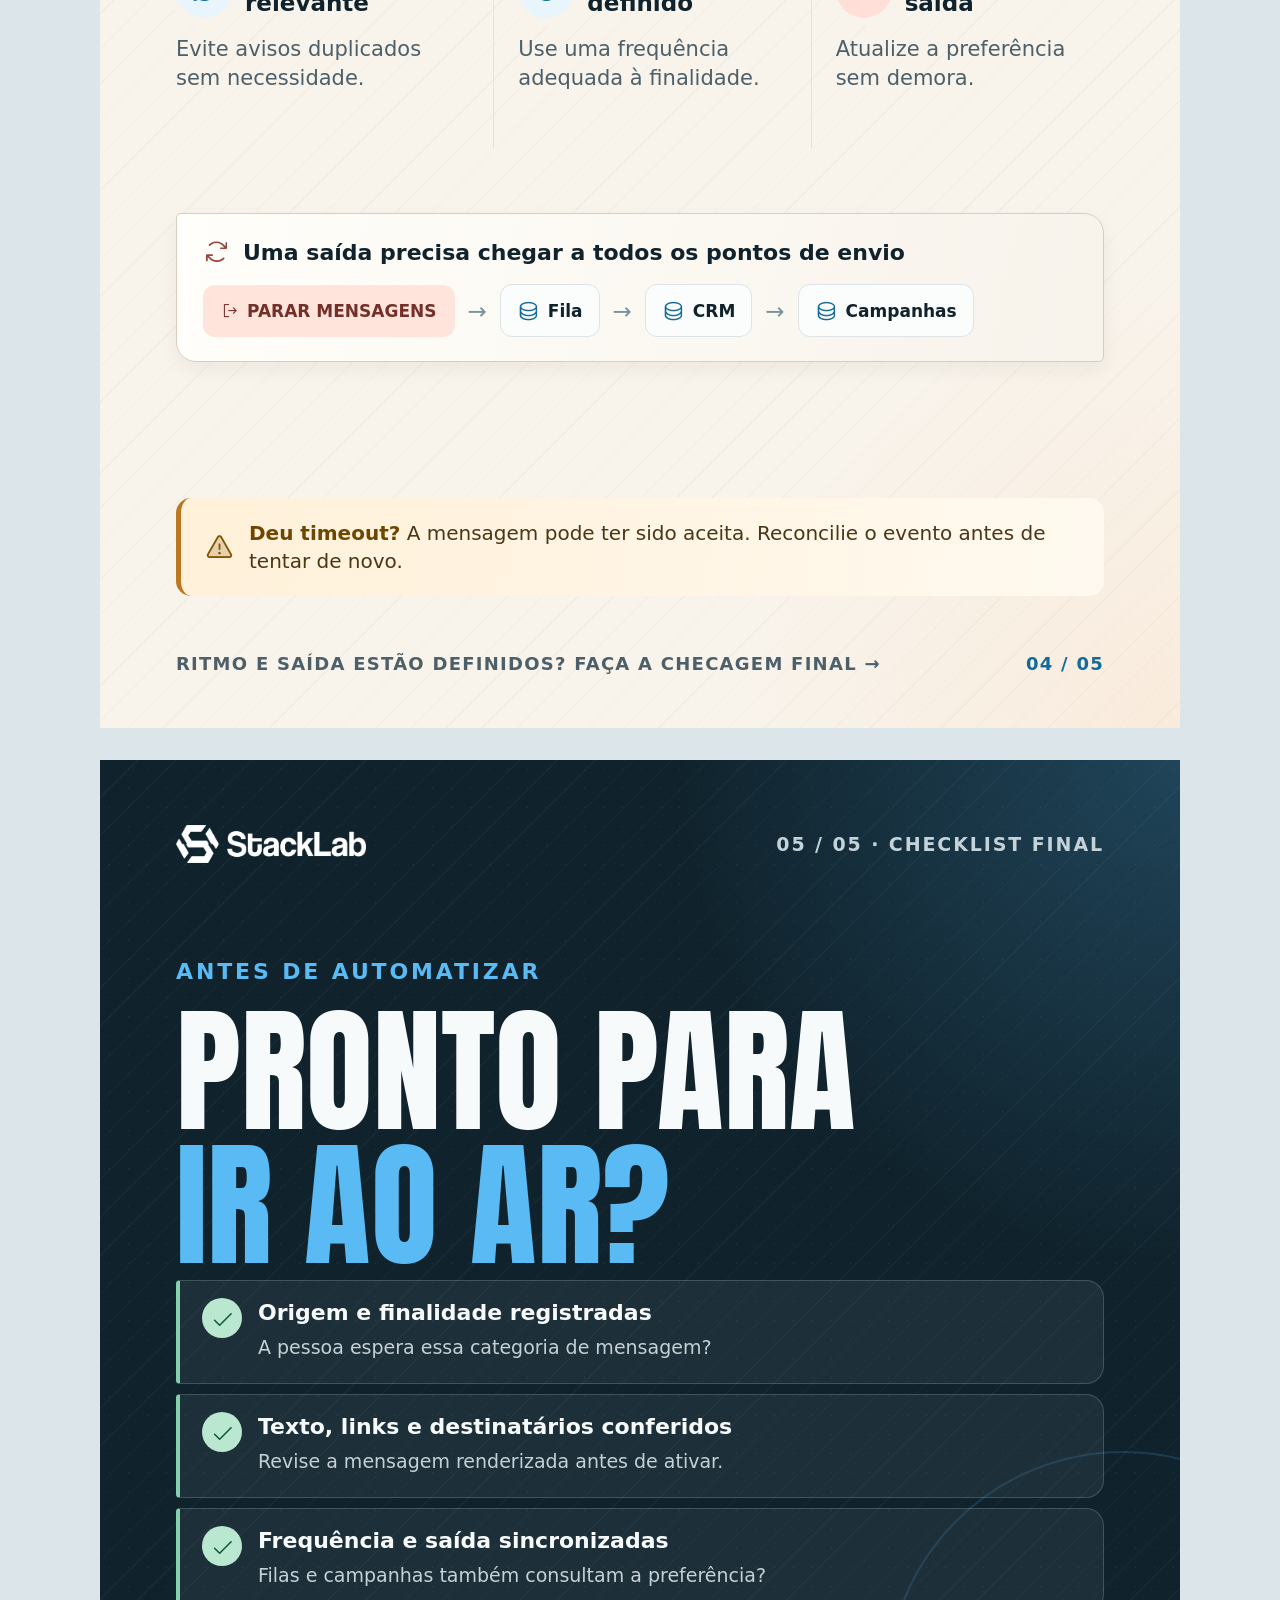
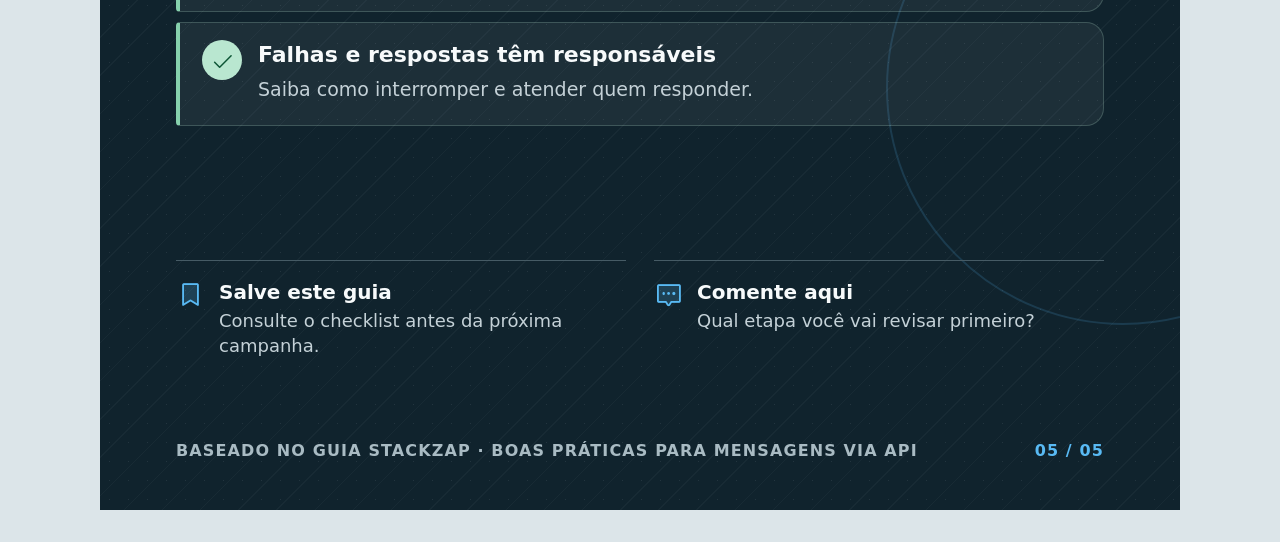
==== commit ea4bafb9: "feat(skill): teach distinct carousel directions and retention" ====
--- a/examples/stacklab-whatsapp-api/index.html
+++ b/examples/stacklab-whatsapp-api/index.html
@@ -6,60 +6,295 @@
 <title>Boas práticas para mensagens via API de WhatsApp — StackLab</title>
 <link rel="stylesheet" href="assets/phosphor-icons.css">
 <link rel="stylesheet" href="assets/display-title.css">
-
 <style>
-:root{--blue:#59baf4;--ink:#050505;--paper:#f7f7f5;--muted:#5b6368;--line:#d9dddf;--green:#25d366}*{box-sizing:border-box}body{margin:0;background:#222;color:var(--ink);font-family:Onest,Arial,sans-serif}.slides{display:grid;justify-content:center;gap:32px;padding:32px}.slide{--grid-color:rgba(5,5,5,.045);position:relative;width:1080px;height:1350px;overflow:hidden;padding:0;background-color:var(--paper);background-image:repeating-linear-gradient(to bottom,var(--grid-color) 0 1px,transparent 1px 64px),repeating-linear-gradient(to right,var(--grid-color) 0 1px,transparent 1px 64px)}.slide:before{position:absolute;top:0;right:0;left:0;height:22px;background:repeating-linear-gradient(135deg,#e9ecec 0 2px,transparent 2px 13px);content:""}.header{position:absolute;top:67px;right:72px;left:72px;display:flex;align-items:center;justify-content:space-between;z-index:2}.brand{display:flex;align-items:center}.brand-logo{display:block;width:190px;height:38px;object-fit:contain;object-position:left center;filter:brightness(0)}.section-tag{display:flex;align-items:center;gap:9px;padding:10px 14px;border:1px solid currentColor;border-radius:999px;font-size:14px;font-weight:800;letter-spacing:.08em;text-transform:uppercase}.section-tag b{display:grid;width:28px;height:28px;place-items:center;border-radius:50%;color:var(--ink);background:var(--blue);font-size:12px}.content{position:absolute;top:210px;right:72px;left:72px}.eyebrow{display:flex;align-items:center;gap:10px;margin:0 0 22px;color:#11628e;font-size:18px;font-weight:800;letter-spacing:.12em;text-transform:uppercase}.eyebrow:before{width:24px;height:3px;background:var(--blue);content:""}h1,h2,p{margin-top:0}.title{max-width:930px;margin:0;font-size:76px;font-weight:800;line-height:.99;letter-spacing:-.055em;text-wrap:balance}.title em{color:#1478ad;font-style:normal}.lead{max-width:840px;margin:24px 0 0;color:#333e44;font-size:26px;line-height:1.45}.footer{position:absolute;right:72px;bottom:48px;left:72px;display:flex;align-items:center;justify-content:space-between;color:#333e44;font-size:15px;font-weight:700;letter-spacing:.06em;text-transform:uppercase}.footer .count{display:flex;align-items:center;gap:11px;color:#146b98}.dots{display:flex;gap:6px}.dots i{width:7px;height:7px;border-radius:50%;background:#adb8bd}.dots i.on{width:19px;border-radius:7px;background:var(--blue)}.icon{display:inline-flex;align-items:center;justify-content:center;width:38px;height:38px;flex:0 0 auto;font-size:38px;line-height:1}.icon.sm{width:26px;height:26px;font-size:26px}.icon.lg{width:58px;height:58px;font-size:58px}.cover{--grid-color:rgba(5,5,5,.035);color:var(--ink);background-color:var(--blue)}.cover:before{height:24px;background:repeating-linear-gradient(135deg,rgba(5,5,5,.13) 0 2px,transparent 2px 14px)}.cover .section-tag{border-color:rgba(5,5,5,.38)}.cover .section-tag b{color:var(--paper);background:var(--ink)}.cover .content{top:216px;z-index:1}.cover .eyebrow{color:#0d354a}.cover .eyebrow:before{background:var(--paper)}.cover .title{max-width:960px;font-family:"Anton",Onest,Arial,sans-serif;font-size:142px;font-weight:400;line-height:.93;letter-spacing:0}.cover .title em{color:#0d354a}.cover .lead{max-width:760px;color:#0d354a;font-size:34px;font-weight:800;-webkit-text-stroke:.12px currentColor}.cover .footer{color:#0d354a;z-index:1}.cover .footer .count{color:var(--ink)}
-.hero-art{position:absolute;right:72px;bottom:150px;left:72px;height:435px;padding:0 22px 22px;border:1px solid rgba(5,5,5,.22);border-radius:22px;background:var(--paper);box-shadow:0 24px 52px rgba(5,5,5,.18)}.windowbar{height:55px;display:flex;align-items:center;justify-content:space-between;border-bottom:1px solid #e4e7e8;color:#3e4b51;font-size:14px;font-weight:700}.window-dots{display:flex;gap:7px}.window-dots i{width:10px;height:10px;border-radius:50%;background:#c7d0d5}.window-dots i:first-child{background:#ff655a}.window-dots i:nth-child(2){background:#f5c34b}.window-dots i:nth-child(3){background:#48bd77}.chatline{position:absolute;top:100px;left:42px;display:flex;align-items:flex-start;gap:16px}.avatar{display:grid;width:46px;height:46px;flex:0 0 46px;place-items:center;border-radius:15px;color:var(--ink);background:var(--blue)}.bubble{max-width:550px;padding:19px 22px;border:1px solid #d7dfe2;border-radius:4px 18px 18px 18px;color:#17252b;background:white;font-size:19px;line-height:1.42}.bubble strong{display:block;margin-bottom:6px;font-size:15px;letter-spacing:.04em}.permission{position:absolute;right:35px;bottom:34px;display:flex;align-items:center;gap:14px;padding:15px 18px;border:1px solid #b9d9e9;border-radius:14px;color:#103a51;background:#eaf7fd;font-size:15px;font-weight:800}.permission .icon{color:#1682b8}
-.paper .content{top:205px}.paper .title{font-size:70px}.flow-card{position:absolute;top:505px;right:70px;left:70px;padding:30px;border:1px solid var(--line);border-radius:24px;background:#fff;box-shadow:0 18px 42px rgba(5,5,5,.08)}.flow-label{display:flex;align-items:center;justify-content:space-between;margin-bottom:28px;color:#49565c;font-size:15px;font-weight:800;letter-spacing:.09em;text-transform:uppercase}.flow-label b{padding:8px 12px;border-radius:999px;color:#0c3e58;background:#e2f4fd;font-size:12px}.origin-grid{display:grid;grid-template-columns:repeat(3,1fr);gap:15px}.origin-item{min-height:170px;padding:20px;border:1px solid #d9e1e5;border-radius:16px;background:#fbfcfc}.origin-item .icon-wrap{display:grid;width:54px;height:54px;place-items:center;border-radius:15px;color:#0b6694;background:#dff3fd}.origin-item strong{display:block;margin:16px 0 6px;font-size:21px}.origin-item span{color:#4b565c;font-size:16px;line-height:1.35}.flow-result{display:flex;align-items:center;gap:17px;margin-top:26px;padding:18px 20px;border-radius:14px;color:#102e3e;background:#eaf7fd}.flow-result .check-circle{display:grid;width:46px;height:46px;flex:0 0 46px;place-items:center;border-radius:50%;color:#fff;background:#1478ad}.flow-result strong{display:block;font-size:17px}.flow-result span{display:block;margin-top:4px;color:#42535c;font-size:15px}.flow-arrow{margin-left:auto;color:#1478ad}.note{position:absolute;right:72px;bottom:156px;left:72px;display:flex;align-items:center;gap:14px;color:#35464f;font-size:19px;line-height:1.4}.note .icon{flex:0 0 auto;color:#1478ad}.note strong{color:#0c3e58}
-.context .content{top:205px}.context .title{max-width:880px;font-size:72px}.chat-demo{position:absolute;top:515px;right:72px;left:72px;overflow:hidden;border:1px solid #263238;border-radius:24px;background:#0b1013;box-shadow:0 22px 48px rgba(5,5,5,.2)}.chat-head{display:flex;align-items:center;gap:14px;padding:19px 25px;border-bottom:1px solid #27343b;color:#f7f7f5}.chat-head .avatar{border-radius:50%}.chat-head strong{display:block;font-size:17px}.chat-head small{color:#afc0c8;font-size:14px}.chat-head .status{margin-left:auto;color:#9de3b7;font-size:13px;font-weight:800}.chat-body{padding:28px 28px 26px;background:radial-gradient(ellipse at 100% 0%,rgba(89,186,244,.13),transparent 45%),#0b1013}.chat-meta{margin:0 0 14px;color:#9db1bb;font-size:13px;font-weight:800;letter-spacing:.12em;text-transform:uppercase}.message{max-width:710px;padding:21px 23px;border:1px solid #35464f;border-radius:4px 20px 20px 20px;color:#f7f7f5;background:#142027;font-size:23px;line-height:1.45}.message mark{padding:2px 8px;border-radius:4px;color:#08131a;background:var(--blue)}.message time{display:block;margin-top:12px;color:#b3c2c8;font-size:13px;text-align:right}.context-keys{display:grid;grid-template-columns:repeat(3,1fr);gap:12px;margin-top:24px}.context-key{display:flex;align-items:center;gap:11px;padding:13px 15px;border:1px solid #2e4049;border-radius:12px;color:#edf3f5;background:#10191e;font-size:15px;font-weight:700}.context-key .icon{width:24px;height:24px;font-size:24px;color:var(--blue)}.context-tip{position:absolute;right:72px;bottom:151px;left:72px;display:flex;align-items:center;gap:13px;padding:16px 19px;border:1px solid #c5e6f5;border-radius:14px;color:#123e54;background:#e8f6fd;font-size:17px;font-weight:700}.context-tip .icon{flex:0 0 auto;color:#1478ad}
-.cadence{--grid-color:rgba(89,186,244,.08);color:#f7f7f5;background-color:#080d10}.cadence:before{background:repeating-linear-gradient(135deg,rgba(89,186,244,.28) 0 2px,transparent 2px 14px)}.cadence .brand-logo{filter:brightness(0) invert(1)}.cadence .section-tag{border-color:#3c4c54;color:#edf3f5}.cadence .content{top:205px}.cadence .eyebrow{color:var(--blue)}.cadence .title{max-width:920px;font-size:70px}.cadence .title em{color:var(--blue)}.cadence .lead{color:#c2cdd2}.cadence .footer{color:#b4c3c9}.cadence .footer .count{color:var(--blue)}.timeline{position:absolute;top:510px;right:72px;left:72px;padding:28px;border:1px solid #293941;border-radius:24px;background:#0e171c}.timeline-head{display:flex;align-items:center;justify-content:space-between;margin-bottom:27px;color:#c5d2d8;font-size:15px;font-weight:800;letter-spacing:.1em;text-transform:uppercase}.timeline-head b{color:var(--blue)}.timeline-line{position:relative;display:grid;grid-template-columns:repeat(3,1fr);gap:16px}.timeline-line:before{position:absolute;top:27px;right:14%;left:14%;height:2px;background:#4b6674;content:""}.time-item{position:relative;z-index:1;min-height:164px;padding:0 15px;text-align:center}.time-icon{display:grid;width:56px;height:56px;margin:0 auto 16px;place-items:center;border:3px solid #0e171c;border-radius:50%;color:#06131b;background:var(--blue);box-shadow:0 0 0 1px #59baf4}.time-item strong{display:block;margin-bottom:8px;color:#f5f7f8;font-size:18px}.time-item span{display:block;color:#b4c3c9;font-size:15px;line-height:1.35}.exit-flow{margin-top:28px;padding:21px;border-radius:16px;background:#141f25}.exit-title{display:flex;align-items:center;gap:11px;margin-bottom:17px;color:#f5f7f8;font-size:18px;font-weight:800}.exit-title .icon{color:var(--blue)}.sync-row{display:flex;align-items:center;gap:10px}.stop-button{display:flex;align-items:center;gap:9px;padding:12px 15px;border:1px solid #59baf4;border-radius:11px;color:#051016;background:var(--blue);font-size:15px;font-weight:900}.system-chip{display:flex;align-items:center;gap:8px;padding:12px 14px;border:1px solid #344850;border-radius:11px;color:#e3edf1;background:#0b1317;font-size:14px;font-weight:700}.system-chip .icon{width:21px;height:21px;font-size:21px;color:var(--blue)}.sync-arrow{color:var(--blue);font-size:22px;font-weight:900}.timeout-note{position:absolute;right:72px;bottom:151px;left:72px;display:flex;align-items:center;gap:13px;padding:17px 19px;border:1px solid #476173;border-radius:14px;color:#d8e3e8;background:#121e24;font-size:17px;line-height:1.4}.timeout-note .icon{flex:0 0 auto;color:var(--blue)}.timeout-note strong{color:var(--blue)}
-.final{--grid-color:rgba(5,5,5,.035);color:var(--ink);background-color:var(--blue)}.final:before{background:repeating-linear-gradient(135deg,rgba(5,5,5,.12) 0 2px,transparent 2px 14px)}.final .section-tag{border-color:rgba(5,5,5,.4)}.final .section-tag b{color:var(--paper);background:var(--ink)}.final .content{top:193px}.final .eyebrow{color:#0d354a}.final .eyebrow:before{background:var(--paper)}.final .title{max-width:930px;font-family:"Anton",Onest,Arial,sans-serif;font-size:104px;font-weight:400;line-height:.94;letter-spacing:0}.final .title em{color:#0d354a}.final-card{position:absolute;top:460px;right:72px;left:72px;padding:23px 26px 25px;border-radius:23px;color:#f7f7f5;background:#070c0f;box-shadow:0 20px 48px rgba(5,5,5,.23)}.final-card-head{display:flex;align-items:center;justify-content:space-between;margin-bottom:15px;color:#a7c9da;font-size:14px;font-weight:800;letter-spacing:.12em;text-transform:uppercase}.final-card-head .icon{color:var(--blue)}.checklist{display:grid;gap:10px}.check-row{display:flex;align-items:center;gap:15px;min-height:71px;padding:12px 14px;border:1px solid #2c3d45;border-radius:13px;background:#10191e}.check-icon{display:grid;width:40px;height:40px;flex:0 0 40px;place-items:center;border-radius:12px;color:#06131b;background:var(--blue)}.check-icon .icon{width:24px;height:24px;font-size:24px}.check-row strong{display:block;font-size:18px}.check-row small{display:block;margin-top:3px;color:#c2d0d6;font-size:14px}.final-cta{position:absolute;right:72px;bottom:158px;left:72px;display:grid;grid-template-columns:auto 1fr;align-items:center;gap:13px 17px}.save-button{display:flex;align-items:center;gap:10px;padding:14px 17px;border-radius:11px;color:#07131a;background:var(--paper);font-size:17px;font-weight:900}.save-button .icon{width:23px;height:23px;font-size:23px}.comment-prompt{color:#0d354a;font-size:18px;font-weight:800;line-height:1.35}.final .footer{color:#0d354a}.final .footer .count{color:var(--ink)}.source{position:absolute;right:72px;bottom:112px;left:72px;color:#081c27;font-size:14px;font-weight:700;line-height:1.35}
-@media(max-width:700px){.slides{padding:0;gap:0}.slide{width:100vw;height:125vw;max-height:none}.content,.header{right:6.7%;left:6.7%}.content{top:17%}.header{top:5%}.title{font-size:7vw}.footer{right:6.7%;left:6.7%;bottom:4%}.hero-art,.flow-card,.chat-demo,.timeline,.final-card{right:6.7%;left:6.7%}}
-body.render-one{width:1080px;height:1350px;overflow:hidden;background:var(--paper)}body.render-one .slides{display:block;padding:0}body.render-one .slide{display:none}body.render-one .slide.active{display:block}
+:root{
+  --blue:#59baf4;
+  --blue-deep:#126b98;
+  --blue-pale:#e8f5fc;
+  --ink:#10232d;
+  --muted:#4d606a;
+  --paper:#f7f8f6;
+  --white:#fff;
+  --line:#dce4e7;
+  --green:#116b45;
+  --green-pale:#e7f5ee;
+  --amber:#835400;
+  --amber-pale:#fff4df;
+  --red:#9a443b;
+  --red-pale:#fff0ed;
+}
+*{box-sizing:border-box}
+body{margin:0;background:#dce5e9;color:var(--ink);font-family:system-ui,-apple-system,sans-serif}
+.slides{display:grid;justify-content:center;gap:32px;padding:32px}
+.slide{position:relative;width:1080px;height:1350px;overflow:hidden;background:var(--paper)}
+.header{position:absolute;z-index:2;top:62px;right:76px;left:76px;display:flex;align-items:center;justify-content:space-between}
+.brand-logo{display:block;width:190px;height:44px;object-fit:contain;object-position:left center;filter:brightness(0)}
+.section-tag{color:var(--muted);font-size:19px;font-weight:800;letter-spacing:.1em;text-transform:uppercase}
+.content{position:absolute;top:205px;right:76px;left:76px}
+.eyebrow{margin:0 0 18px;color:var(--blue-deep);font-size:22px;font-weight:850;letter-spacing:.13em;line-height:1.25;text-transform:uppercase}
+.title{margin:0;font-size:70px;font-weight:850;letter-spacing:-.055em;line-height:1.04}
+.title em{color:var(--blue-deep);font-style:normal}
+.lead{max-width:820px;margin:22px 0 0;color:var(--muted);font-size:29px;line-height:1.42}
+.icon{display:inline-flex;align-items:center;justify-content:center;line-height:1}
+.icon.ph{font-size:1em}
+.icon.ph-duotone{font-size:1em}
+.footer{position:absolute;right:76px;bottom:54px;left:76px;display:flex;align-items:center;justify-content:space-between;color:var(--muted);font-size:18px;font-weight:800;letter-spacing:.07em;text-transform:uppercase}
+.footer .count{color:var(--blue-deep)}
+.cover{background:var(--paper)}
+.cover:after{position:absolute;right:0;bottom:0;left:0;height:16px;background:var(--blue);content:""}
+.cover .content{top:196px;z-index:1;max-width:960px}
+.cover .eyebrow{margin-bottom:20px}
+.cover .title{font-family:Anton,Impact,sans-serif;font-size:146px;font-weight:400;letter-spacing:0;line-height:.94}
+.cover .title span{display:block}
+.cover .title em{color:var(--blue-deep)}
+.cover .lead{max-width:760px;margin-top:25px;font-size:32px;font-weight:650;line-height:1.38}
+.hero-art{position:absolute;right:76px;bottom:166px;left:76px;height:390px;padding:28px 32px;border:1px solid var(--line);border-radius:24px;background:var(--white)}
+.hero-head{display:flex;align-items:center;justify-content:space-between;padding-bottom:20px;border-bottom:1px solid var(--line);color:var(--muted);font-size:17px;font-weight:800;letter-spacing:.1em;text-transform:uppercase}
+.hero-head .icon{margin-right:10px;color:var(--blue-deep);font-size:25px;vertical-align:middle}
+.example-label{color:var(--blue-deep);font-size:15px;letter-spacing:.08em}
+.hero-message{display:flex;align-items:flex-start;gap:17px;margin-top:34px}
+.avatar{display:grid;width:54px;height:54px;flex:0 0 54px;place-items:center;border-radius:17px;color:var(--blue-deep);background:var(--blue-pale);font-size:30px}
+.bubble{max-width:670px;padding:21px 24px;border:1px solid var(--line);border-radius:6px 20px 20px 20px;color:var(--ink);background:#fbfcfc;font-size:24px;line-height:1.42}
+.bubble strong{display:block;margin-bottom:7px;font-size:17px;letter-spacing:.06em}
+.hero-points{display:flex;align-items:center;gap:14px;margin:27px 0 0 70px;color:var(--blue-deep);font-size:19px;font-weight:800}
+.hero-points .icon{font-size:24px}
+.hero-points span{color:var(--muted)}
+.cover .footer{bottom:62px}
+.permission{background:var(--white)}
+.permission .content{top:208px}
+.permission-grid{position:absolute;top:535px;right:76px;left:76px;display:grid;grid-template-columns:repeat(3,1fr);border-top:1px solid var(--line);border-bottom:1px solid var(--line)}
+.permission-item{min-height:298px;padding:29px 25px 30px 0}
+.permission-item+.permission-item{padding-left:26px;border-left:1px solid var(--line)}
+.permission-item .icon-wrap{display:grid;width:62px;height:62px;margin-bottom:27px;place-items:center;border-radius:50%;color:var(--blue-deep);background:var(--blue-pale);font-size:32px}
+.permission-item h3{margin:0 0 10px;font-size:30px;font-weight:850}
+.permission-item p{max-width:250px;margin:0;color:var(--muted);font-size:23px;line-height:1.4}
+.permission-summary{position:absolute;top:900px;right:76px;left:76px;display:flex;align-items:center;gap:20px;min-height:138px;padding:25px 28px;border-radius:18px;background:var(--blue-pale)}
+.permission-summary .icon{flex:0 0 auto;color:var(--green);font-size:38px}
+.permission-summary strong{display:block;margin-bottom:5px;font-size:25px}
+.permission-summary span{color:var(--muted);font-size:21px;line-height:1.38}
+.stop-note{position:absolute;top:1083px;right:76px;left:76px;display:flex;align-items:center;gap:13px;color:var(--muted);font-size:22px;line-height:1.4}
+.stop-note .icon{flex:0 0 auto;color:var(--blue-deep);font-size:29px}
+.stop-note strong{color:var(--ink)}
+.context{background:var(--blue-pale)}
+.context .content{top:198px}
+.context .content .title{max-width:780px}
+.context .content .lead{max-width:760px}
+.context-points{position:absolute;top:505px;left:76px;width:415px}
+.context-point{display:flex;align-items:flex-start;gap:17px;padding:21px 0;border-bottom:1px solid #c8e2ef}
+.context-point:first-child{border-top:1px solid #c8e2ef}
+.context-point .icon{flex:0 0 auto;color:var(--blue-deep);font-size:32px}
+.context-point strong{display:block;margin-bottom:5px;font-size:24px}
+.context-point span{color:var(--muted);font-size:21px;line-height:1.38}
+.message-demo{position:absolute;top:490px;right:76px;width:465px;min-height:544px;padding:27px;border:1px solid #d3e5ed;border-radius:22px;background:var(--white)}
+.demo-head{display:flex;align-items:center;justify-content:space-between;gap:10px;padding-bottom:18px;border-bottom:1px solid var(--line);font-size:14px;font-weight:850;letter-spacing:.07em}
+.demo-head small{color:var(--blue-deep);font-size:14px}
+.demo-sender{display:flex;align-items:center;gap:13px;margin-top:25px}
+.demo-sender .avatar{width:44px;height:44px;flex-basis:44px;border-radius:50%;font-size:25px}
+.demo-sender strong{display:block;font-size:18px}
+.demo-sender small{display:block;margin-top:3px;color:var(--muted);font-size:15px}
+.demo-bubble{margin:22px 0 0;padding:23px;border:1px solid #d9e6e4;border-radius:6px 19px 19px 19px;color:#1d3434;background:#f4faf7;font-size:23px;line-height:1.48}
+.demo-bubble mark{padding:0 2px;color:#084c67;background:transparent;font-weight:800;text-decoration:underline;text-decoration-color:var(--blue-deep);text-decoration-style:dotted;text-underline-offset:4px}
+.demo-time{display:block;margin-top:13px;color:#52636a;font-size:14px;text-align:right}
+.demo-note{display:flex;align-items:center;gap:10px;margin-top:21px;color:var(--green);font-size:16px;font-weight:800}
+.demo-note .icon{font-size:23px}
+.context-tip{position:absolute;right:76px;bottom:145px;left:76px;display:flex;align-items:center;gap:15px;padding:22px 25px;border-radius:16px;color:#483716;background:var(--amber-pale);font-size:21px;line-height:1.4}
+.context-tip .icon{flex:0 0 auto;color:var(--amber);font-size:29px}
+.cadence{background:var(--paper)}
+.cadence .content{top:198px}
+.timeline{position:absolute;top:505px;right:76px;left:76px}
+.timeline-heading{display:flex;align-items:center;justify-content:space-between;margin-bottom:22px;padding-bottom:15px;border-bottom:1px solid var(--line);color:var(--muted);font-size:18px;font-weight:850;letter-spacing:.1em;text-transform:uppercase}
+.timeline-heading span:last-child{color:var(--blue-deep)}
+.timeline-line{display:grid;grid-template-columns:repeat(3,1fr);gap:24px}
+.time-item{min-height:206px;padding:20px 24px 22px 0}
+.time-item+.time-item{padding-left:24px;border-left:1px solid var(--line)}
+.time-head{display:flex;align-items:center;gap:13px;margin-bottom:17px}
+.time-icon{display:grid;width:56px;height:56px;flex:0 0 56px;place-items:center;border-radius:50%;color:var(--blue-deep);background:var(--blue-pale);font-size:28px}
+.time-item.stop .time-icon{color:var(--red);background:var(--red-pale)}
+.time-item strong{font-size:23px;line-height:1.2}
+.time-item p{margin:0;color:var(--muted);font-size:21px;line-height:1.4}
+.sync-block{position:absolute;top:835px;right:76px;left:76px;padding:24px 26px;border:1px solid var(--line);border-radius:18px;background:var(--white)}
+.sync-title{display:flex;align-items:center;gap:12px;margin-bottom:18px;font-size:22px;font-weight:850}
+.sync-title .icon{color:var(--red);font-size:28px}
+.sync-route{display:flex;align-items:center;gap:13px}
+.stop-action{display:flex;align-items:center;gap:9px;padding:16px 18px;border-radius:12px;color:#742f29;background:var(--red-pale);font-size:17px;font-weight:900}
+.system-chip{display:flex;align-items:center;gap:8px;padding:14px 16px;border:1px solid var(--line);border-radius:12px;color:var(--ink);background:#fbfcfc;font-size:17px;font-weight:750}
+.system-chip .icon{color:var(--blue-deep);font-size:23px}
+.sync-arrow{color:#7a929c;font-size:23px}
+.timeout-note{position:absolute;right:76px;bottom:132px;left:76px;display:flex;align-items:center;gap:15px;padding:21px 24px;border-radius:15px;color:#493717;background:var(--amber-pale);font-size:20px;line-height:1.4}
+.timeout-note .icon{flex:0 0 auto;color:var(--amber);font-size:29px}
+.timeout-note strong{color:#6d4700}
+.final{color:#f7fafb;background:var(--ink)}
+.final .brand-logo{filter:brightness(0) invert(1)}
+.final .section-tag{color:#c4d3da}
+.final .content{top:198px}
+.final .eyebrow{color:var(--blue)}
+.final .title{font-family:Anton,Impact,sans-serif;font-size:137px;font-weight:400;letter-spacing:0;line-height:.98}
+.final .title em{color:var(--blue)}
+.check-grid{position:absolute;top:580px;right:76px;left:76px;display:grid;grid-template-columns:1fr 1fr;gap:16px}
+.check-item{display:flex;align-items:flex-start;gap:16px;min-height:147px;padding:24px;border:1px solid #344b56;border-radius:17px;background:#172a34}
+.check-item .check{display:grid;width:40px;height:40px;flex:0 0 40px;place-items:center;border-radius:50%;color:#0b452d;background:#b9e7d0;font-size:23px}
+.check-item strong{display:block;margin:1px 0 7px;font-size:22px;line-height:1.25}
+.check-item small{display:block;color:#c4d1d7;font-size:19px;line-height:1.4}
+.final-actions{position:absolute;right:76px;bottom:151px;left:76px;display:grid;grid-template-columns:1fr 1fr;gap:28px}
+.final-action{display:flex;align-items:flex-start;gap:14px;padding-top:19px;border-top:1px solid #465b65}
+.final-action .icon{color:var(--blue);font-size:29px}
+.final-action strong{display:block;font-size:20px;font-weight:850}
+.final-action span{display:block;margin-top:5px;color:#c4d1d7;font-size:18px;line-height:1.38}
+.final .footer{bottom:50px;color:#a9bbc3;font-size:16px}
+.final .footer .count{color:var(--blue)}
+body.render-one{width:1080px;height:1350px;overflow:hidden;background:var(--paper)}
+body.render-one .slides{display:block;padding:0}
+body.render-one .slide{display:none}
+body.render-one .slide.active{display:block}
+/* Proposta visual: páginas editoriais de conversa, com textura de papel e balões. */
+.cover{background-color:#f7f2e9;background-image:radial-gradient(circle at 88% 8%,rgba(89,186,244,.16),transparent 25%),radial-gradient(circle,rgba(16,35,45,.09) .8px,transparent 1px),repeating-linear-gradient(135deg,transparent 0 18px,rgba(16,35,45,.025) 18px 19px);background-size:auto,18px 18px,auto}
+.cover:before{position:absolute;right:-74px;bottom:178px;width:330px;height:210px;border:2px solid rgba(18,107,152,.14);border-radius:42px 42px 8px 42px;transform:rotate(8deg);content:"";pointer-events:none}
+.hero-art{border-color:#e1d8ca;border-radius:10px 26px 10px 26px;background:#fffefa;box-shadow:10px 12px 0 #e9dfd1,0 18px 36px rgba(61,48,29,.09)}
+.hero-head{border-bottom-style:dashed}
+.hero-message .avatar{color:#733e36;background:#ffe9df}
+.bubble{background:#fffefa}
+.hero-points{color:var(--green)}
+.hero-points span{color:var(--ink)}
+.permission{background-color:#fffdf9;background-image:radial-gradient(circle at 0 100%,rgba(255,199,157,.17),transparent 25%),repeating-linear-gradient(0deg,transparent 0 39px,rgba(16,35,45,.035) 39px 40px)}
+.permission-grid{top:525px;display:grid;grid-template-columns:1fr;gap:10px;border:0}
+.permission-item{display:grid;grid-template-columns:62px 145px 1fr;align-items:center;min-height:104px;padding:14px 20px;border:1px solid #e8dfd2;border-left:5px solid var(--blue-deep);border-radius:14px 4px 14px 4px;background:#fffefa;box-shadow:0 6px 16px rgba(61,48,29,.045)}
+.permission-item+.permission-item{padding-left:20px;border-left:5px solid var(--blue-deep)}
+.permission-item .icon-wrap{width:48px;height:48px;margin:0;color:#126b98;background:#e8f5fc}
+.permission-item h3{margin:0;font-size:27px}
+.permission-item p{max-width:unset;font-size:21px}
+.permission-summary{top:890px;border:1px solid #d9eae1;background:linear-gradient(110deg,#e7f5ee,#f6fbf7)}
+.stop-note{top:1080px}
+.context{background-color:#edf7fb;background-image:radial-gradient(circle at 100% 0,rgba(89,186,244,.18),transparent 26%),radial-gradient(circle,rgba(18,107,152,.08) .8px,transparent 1px);background-size:auto,20px 20px}
+.context .content{top:174px}
+.context-points{top:500px;right:76px;left:76px;display:grid;grid-template-columns:repeat(3,1fr);gap:14px;width:auto}
+.context-point,.context-point:first-child{min-height:124px;padding:18px;border:1px solid #d2e4ec;border-radius:18px 5px 18px 5px;background:rgba(255,255,255,.88)}
+.context-point .icon{color:var(--blue-deep)}
+.context-point strong{font-size:21px}
+.context-point span{font-size:18px}
+.message-demo{top:674px;right:76px;left:76px;width:auto;min-height:390px;padding:27px 32px;border-color:#c9dfe9;border-radius:7px 24px 7px 24px;box-shadow:0 12px 28px rgba(19,68,88,.08)}
+.demo-bubble{max-width:760px;margin-left:56px;background:#f3faf6}
+.context-tip{bottom:145px}
+.cadence{background-color:#f8f3eb;background-image:radial-gradient(circle at 100% 100%,rgba(255,196,142,.16),transparent 25%),repeating-linear-gradient(135deg,transparent 0 24px,rgba(90,69,42,.035) 24px 25px)}
+.timeline-line{position:relative}
+.timeline-line:before{position:absolute;z-index:0;top:47px;right:14%;left:14%;border-top:2px dotted #cbb9a0;content:""}
+.time-item{position:relative;z-index:1}
+.time-icon{box-shadow:0 0 0 8px #f8f3eb}
+.time-item.stop .time-icon{color:#8f3c36;background:#ffdfd8}
+.sync-block{border-color:#d9cdbb;border-radius:5px 20px 5px 20px;background:linear-gradient(100deg,#fffefa,#f8f3eb);box-shadow:0 8px 20px rgba(61,48,29,.05)}
+.stop-action{color:#742f29;background:#ffe4dc}
+.timeout-note{border-left:5px solid #bb7820;background:linear-gradient(100deg,#fff1d9,#fff9ef)}
+.final{background-color:#10232d;background-image:radial-gradient(circle at 100% 0,rgba(89,186,244,.22),transparent 29%),radial-gradient(circle,rgba(222,238,245,.09) .8px,transparent 1px),repeating-linear-gradient(135deg,transparent 0 26px,rgba(222,238,245,.035) 26px 27px);background-size:auto,19px 19px,auto}
+.final:before{position:absolute;right:-180px;bottom:185px;width:470px;height:470px;border:2px solid rgba(89,186,244,.16);border-radius:50%;content:"";pointer-events:none}
+.check-grid{top:520px;grid-template-columns:1fr;gap:10px}
+.check-item{min-height:104px;padding:17px 22px;border:1px solid rgba(185,231,208,.22);border-left:4px solid #86d1ad;border-radius:4px 18px 18px 4px;background:rgba(255,255,255,.055)}
+.check-item .check{color:#0d5535;background:#b9e7d0}
+.final-actions{z-index:1}
 </style>
 </head>
 <body>
 <main class="slides">
-<section class="slide cover" data-slide="1">
-<header class="header"><div class="brand"><img class="brand-logo" src="assets/stacklab-logo.png" alt="StackLab"></div><div class="section-tag"><b>01</b> Guia prático</div></header>
-<div class="content"><p class="eyebrow">API de WhatsApp · boas práticas</p><h1 class="title">A API enviou.<br><em>Era esperado?</em></h1><p class="lead">5 cuidados para automatizar mensagens com contexto, consentimento e controle.</p></div>
-<div class="hero-art"><div class="windowbar"><span class="window-dots"><i></i><i></i><i></i></span><span>PRÉVIA DE UMA CONVERSA</span><span>STACKLAB / GUIA 01</span></div><div class="chatline"><span class="avatar"><i class="icon ph-duotone ph-chat-circle-dots" aria-hidden="true"></i></span><div class="bubble"><strong>SEU NEGÓCIO</strong>Uma mensagem automática também precisa ser esperada, clara e fácil de interromper.</div></div><div class="permission"><i class="icon ph-duotone ph-shield-check sm" aria-hidden="true"></i>Permissão + contexto + saída</div></div>
-<footer class="footer"><span>Mensagens que respeitam quem recebe</span><span class="count">DESLIZE <b>→</b></span></footer>
-</section>
+  <section class="slide cover" data-slide="1">
+    <header class="header"><img class="brand-logo" src="assets/stacklab-logo.png" alt="StackLab"><div class="section-tag">01 / 05 · GUIA PRÁTICO</div></header>
+    <div class="content">
+      <p class="eyebrow">API de WhatsApp · boas práticas</p>
+      <h1 class="title"><span>A API enviou.</span><span><em>Era esperado?</em></span></h1>
+      <p class="lead">5 cuidados para automatizar mensagens com contexto, consentimento e controle.</p>
+    </div>
+    <div class="hero-art">
+      <div class="hero-head"><span><i class="icon ph-duotone ph-chat-circle-dots" aria-hidden="true"></i>Prévia de uma conversa</span><span class="example-label">Exemplo ilustrativo</span></div>
+      <div class="hero-message"><span class="avatar"><i class="icon ph-duotone ph-chat-circle-dots" aria-hidden="true"></i></span><div class="bubble"><strong>SEU NEGÓCIO</strong>Uma mensagem automática também precisa ser esperada, clara e fácil de interromper.</div></div>
+      <div class="hero-points"><i class="icon ph-duotone ph-shield-check" aria-hidden="true"></i><span>Permissão</span><b>·</b><span>Contexto</span><b>·</b><span>Saída fácil</span></div>
+    </div>
+    <footer class="footer"><span>O primeiro cuidado começa antes da mensagem</span><span class="count">Deslize →</span></footer>
+  </section>
 
-<section class="slide paper" data-slide="2">
-<header class="header"><div class="brand"><img class="brand-logo" src="assets/stacklab-logo.png" alt="StackLab"></div><div class="section-tag"><b>01</b> Origem e permissão</div></header>
-<div class="content"><p class="eyebrow">Antes de pensar no disparo</p><h2 class="title">Não basta ter o número.<br><em>Entenda a permissão.</em></h2><p class="lead">Registre quando, onde e para qual finalidade a pessoa compartilhou o contato.</p></div>
-<div class="flow-card"><div class="flow-label"><span>Uma base confiável responde a três perguntas</span><b>CONTATO → CONTEXTO</b></div><div class="origin-grid"><article class="origin-item"><span class="icon-wrap"><i class="icon ph-duotone ph-map-pin" aria-hidden="true"></i></span><strong>Onde?</strong><span>Qual foi a origem do contato?</span></article><article class="origin-item"><span class="icon-wrap"><i class="icon ph-duotone ph-clock" aria-hidden="true"></i></span><strong>Quando?</strong><span>Em que momento a preferência foi registrada?</span></article><article class="origin-item"><span class="icon-wrap"><i class="icon ph-duotone ph-target" aria-hidden="true"></i></span><strong>Para quê?</strong><span>Que tipo de mensagem a pessoa espera?</span></article></div><div class="flow-result"><span class="check-circle"><i class="icon ph ph-check" aria-hidden="true"></i></span><div><strong>Guarde a preferência junto do contato</strong><span>Uma compra antiga não autoriza qualquer campanha futura.</span></div><svg class="icon flow-arrow"><use href="#i-shield"/></svg></div></div>
-<div class="note"><i class="icon ph ph-arrows-clockwise" aria-hidden="true"></i><span>Se alguém pedir para parar, atualize a preferência em <strong>todos os sistemas que enviam.</strong></span></div>
-<footer class="footer"><span>Origem conhecida. Finalidade definida.</span><span class="count"><span class="dots"><i class="on"></i><i></i><i></i><i></i><i></i></span> 02 / 05</span></footer>
-</section>
+  <section class="slide permission" data-slide="2">
+    <header class="header"><img class="brand-logo" src="assets/stacklab-logo.png" alt="StackLab"><div class="section-tag">02 / 05 · ORIGEM E PERMISSÃO</div></header>
+    <div class="content">
+      <p class="eyebrow">Antes de pensar no disparo</p>
+      <h2 class="title">Não basta ter o número.<br><em>Entenda a permissão.</em></h2>
+      <p class="lead">Registre quando, onde e para qual finalidade a pessoa compartilhou o contato.</p>
+    </div>
+    <div class="permission-grid">
+      <article class="permission-item"><span class="icon-wrap"><i class="icon ph-duotone ph-map-pin" aria-hidden="true"></i></span><h3>Onde?</h3><p>Qual foi a origem do contato?</p></article>
+      <article class="permission-item"><span class="icon-wrap"><i class="icon ph-duotone ph-clock" aria-hidden="true"></i></span><h3>Quando?</h3><p>Em que momento a preferência foi registrada?</p></article>
+      <article class="permission-item"><span class="icon-wrap"><i class="icon ph-duotone ph-target" aria-hidden="true"></i></span><h3>Para quê?</h3><p>Que tipo de mensagem a pessoa espera?</p></article>
+    </div>
+    <div class="permission-summary"><i class="icon ph-duotone ph-shield-check" aria-hidden="true"></i><div><strong>Guarde a preferência junto do contato.</strong><span>Uma compra antiga não autoriza qualquer campanha futura.</span></div></div>
+    <div class="stop-note"><i class="icon ph ph-arrows-clockwise" aria-hidden="true"></i><span>Se alguém pedir para parar, atualize a preferência em <strong>todos os sistemas que enviam.</strong></span></div>
+    <footer class="footer"><span>Permissão explica se pode. Agora, contexto: por que chegou? →</span><span class="count">02 / 05</span></footer>
+  </section>
 
-<section class="slide context" data-slide="3">
-<header class="header"><div class="brand"><img class="brand-logo" src="assets/stacklab-logo.png" alt="StackLab"></div><div class="section-tag"><b>02</b> Identificação e contexto</div></header>
-<div class="content"><p class="eyebrow">A mensagem precisa fazer sentido</p><h2 class="title">Quem envia?<br><em>Por que chegou?</em></h2><p class="lead">Apresente a empresa, explique o motivo do contato e deixe claro o próximo passo.</p></div>
-<div class="chat-demo"><div class="chat-head"><span class="avatar"><i class="icon ph-duotone ph-chat-circle-dots" aria-hidden="true"></i></span><div><strong>PRÉVIA DE MENSAGEM</strong><small>Exemplo ilustrativo · revise os campos antes do envio</small></div><span class="status">● CONTEXTO CLARO</span></div><div class="chat-body"><p class="chat-meta">MENSAGEM DE SERVIÇO</p><div class="message">Oi, Ana! Você pediu atualizações sobre <mark>[assunto]</mark>. Esta mensagem chegou por esse motivo. Se precisar de ajuda, responda por aqui.<time>Exemplo de texto · personalize com dados verificados</time></div><div class="context-keys"><div class="context-key"><i class="icon ph ph-user" aria-hidden="true"></i>Remetente reconhecível</div><div class="context-key"><i class="icon ph-duotone ph-target" aria-hidden="true"></i>Motivo explicado</div><div class="context-key"><i class="icon ph ph-link-simple" aria-hidden="true"></i>Próximo passo claro</div></div></div></div>
-<div class="context-tip"><i class="icon ph-duotone ph-shield-check" aria-hidden="true"></i><span>Confira nomes, links e variáveis num telefone de teste. Evite urgência enganosa.</span></div>
-<footer class="footer"><span>Clareza antes do clique</span><span class="count"><span class="dots"><i></i><i class="on"></i><i></i><i></i><i></i></span> 03 / 05</span></footer>
-</section>
+  <section class="slide context" data-slide="3">
+    <header class="header"><img class="brand-logo" src="assets/stacklab-logo.png" alt="StackLab"><div class="section-tag">03 / 05 · IDENTIFICAÇÃO E CONTEXTO</div></header>
+    <div class="content">
+      <p class="eyebrow">A mensagem precisa fazer sentido</p>
+      <h2 class="title">Quem envia?<br><em>Por que chegou?</em></h2>
+      <p class="lead">Apresente a empresa, explique o motivo do contato e deixe claro o próximo passo.</p>
+    </div>
+    <div class="context-points">
+      <div class="context-point"><i class="icon ph ph-user" aria-hidden="true"></i><span><strong>Remetente reconhecível</strong>Deixe claro qual empresa está falando.</span></div>
+      <div class="context-point"><i class="icon ph-duotone ph-target" aria-hidden="true"></i><span><strong>Motivo explicado</strong>Conecte o texto à ação que a pessoa espera.</span></div>
+      <div class="context-point"><i class="icon ph ph-link-simple" aria-hidden="true"></i><span><strong>Próximo passo claro</strong>Revise links e instruções antes do envio.</span></div>
+    </div>
+    <div class="message-demo">
+      <div class="demo-head"><span>PRÉVIA DA MENSAGEM</span><small>EXEMPLO ILUSTRATIVO</small></div>
+      <div class="demo-sender"><span class="avatar"><i class="icon ph-duotone ph-chat-circle-dots" aria-hidden="true"></i></span><span><strong>Seu negócio</strong><small>mensagem de serviço</small></span></div>
+      <div class="demo-bubble">Oi, Ana! Você pediu atualizações sobre <mark>[assunto]</mark>. Esta mensagem chegou por esse motivo. Se precisar de ajuda, responda por aqui.<span class="demo-time">Exemplo de texto · personalize com dados verificados</span></div>
+      <div class="demo-note"><i class="icon ph ph-check" aria-hidden="true"></i>Revise os campos antes do envio</div>
+    </div>
+    <div class="context-tip"><i class="icon ph-duotone ph-warning" aria-hidden="true"></i><span>Confira nomes, links e variáveis num telefone de teste. Evite urgência enganosa.</span></div>
+    <footer class="footer"><span>O contexto está claro — mas a frequência também importa →</span><span class="count">03 / 05</span></footer>
+  </section>
 
-<section class="slide cadence" data-slide="4">
-<header class="header"><div class="brand"><img class="brand-logo" src="assets/stacklab-logo.png" alt="StackLab"></div><div class="section-tag"><b>03</b> Frequência e saída</div></header>
-<div class="content"><p class="eyebrow">A experiência continua depois do envio</p><h2 class="title">Cadência com critério.<br><em>Saída que funciona.</em></h2><p class="lead">Separe avisos necessários de mensagens promocionais. Defina intervalos e respeite a escolha de parar.</p></div>
-<div class="timeline"><div class="timeline-head"><span>Desenhe o fluxo antes de ativar</span><b>FINALIDADE → PREFERÊNCIA</b></div><div class="timeline-line"><article class="time-item"><span class="time-icon"><i class="icon ph-duotone ph-chat-circle-dots" aria-hidden="true"></i></span><strong>Envio relevante</strong><span>Evite avisos duplicados sem necessidade.</span></article><article class="time-item"><span class="time-icon"><i class="icon ph-duotone ph-clock" aria-hidden="true"></i></span><strong>Espaçamento definido</strong><span>Use uma frequência adequada à finalidade.</span></article><article class="time-item"><span class="time-icon"><i class="icon ph ph-sign-out" aria-hidden="true"></i></span><strong>Pedido de saída</strong><span>Atualize a preferência sem demora.</span></article></div><div class="exit-flow"><div class="exit-title"><i class="icon ph ph-arrows-clockwise" aria-hidden="true"></i>Uma saída precisa chegar a todos os pontos de envio</div><div class="sync-row"><span class="stop-button"><i class="icon ph ph-sign-out sm" aria-hidden="true"></i>PARAR MENSAGENS</span><span class="sync-arrow">→</span><span class="system-chip"><i class="icon ph ph-database" aria-hidden="true"></i>Fila</span><span class="sync-arrow">→</span><span class="system-chip"><i class="icon ph ph-database" aria-hidden="true"></i>CRM</span><span class="sync-arrow">→</span><span class="system-chip"><i class="icon ph ph-database" aria-hidden="true"></i>Campanhas</span></div></div></div>
-<div class="timeout-note"><i class="icon ph-duotone ph-warning" aria-hidden="true"></i><span><strong>Deu timeout?</strong> A mensagem pode ter sido aceita. Reconcilie o evento antes de tentar de novo.</span></div>
-<footer class="footer"><span>Preferências também precisam chegar à fila</span><span class="count"><span class="dots"><i></i><i></i><i class="on"></i><i></i><i></i></span> 04 / 05</span></footer>
-</section>
+  <section class="slide cadence" data-slide="4">
+    <header class="header"><img class="brand-logo" src="assets/stacklab-logo.png" alt="StackLab"><div class="section-tag">04 / 05 · FREQUÊNCIA E SAÍDA</div></header>
+    <div class="content">
+      <p class="eyebrow">A experiência continua depois do envio</p>
+      <h2 class="title">Cadência com critério.<br><em>Saída que funciona.</em></h2>
+      <p class="lead">Separe avisos necessários de mensagens promocionais. Defina intervalos e respeite a escolha de parar.</p>
+    </div>
+    <div class="timeline">
+      <div class="timeline-heading"><span>Desenhe o fluxo antes de ativar</span><span>Finalidade → preferência</span></div>
+      <div class="timeline-line">
+        <article class="time-item"><div class="time-head"><span class="time-icon"><i class="icon ph-duotone ph-chat-circle-dots" aria-hidden="true"></i></span><strong>Envio relevante</strong></div><p>Evite avisos duplicados sem necessidade.</p></article>
+        <article class="time-item"><div class="time-head"><span class="time-icon"><i class="icon ph-duotone ph-clock" aria-hidden="true"></i></span><strong>Espaçamento definido</strong></div><p>Use uma frequência adequada à finalidade.</p></article>
+        <article class="time-item stop"><div class="time-head"><span class="time-icon"><i class="icon ph ph-sign-out" aria-hidden="true"></i></span><strong>Pedido de saída</strong></div><p>Atualize a preferência sem demora.</p></article>
+      </div>
+    </div>
+    <div class="sync-block">
+      <div class="sync-title"><i class="icon ph ph-arrows-clockwise" aria-hidden="true"></i>Uma saída precisa chegar a todos os pontos de envio</div>
+      <div class="sync-route"><span class="stop-action"><i class="icon ph ph-sign-out" aria-hidden="true"></i>PARAR MENSAGENS</span><span class="sync-arrow">→</span><span class="system-chip"><i class="icon ph ph-database" aria-hidden="true"></i>Fila</span><span class="sync-arrow">→</span><span class="system-chip"><i class="icon ph ph-database" aria-hidden="true"></i>CRM</span><span class="sync-arrow">→</span><span class="system-chip"><i class="icon ph ph-database" aria-hidden="true"></i>Campanhas</span></div>
+    </div>
+    <div class="timeout-note"><i class="icon ph-duotone ph-warning" aria-hidden="true"></i><span><strong>Deu timeout?</strong> A mensagem pode ter sido aceita. Reconcilie o evento antes de tentar de novo.</span></div>
+    <footer class="footer"><span>Ritmo e saída estão definidos? Faça a checagem final →</span><span class="count">04 / 05</span></footer>
+  </section>
 
-<section class="slide final" data-slide="5">
-<header class="header"><div class="brand"><img class="brand-logo" src="assets/stacklab-logo.png" alt="StackLab"></div><div class="section-tag"><b>04</b> Checklist final</div></header>
-<div class="content"><p class="eyebrow">Antes de automatizar</p><h2 class="title">Seu fluxo está pronto<br><em>para ir ao ar?</em></h2></div>
-<div class="final-card"><div class="final-card-head"><span>Revisão rápida da operação</span><i class="icon ph-duotone ph-shield-check lg" aria-hidden="true"></i></div><div class="checklist"><div class="check-row"><span class="check-icon"><i class="icon ph ph-check" aria-hidden="true"></i></span><div><strong>Origem e finalidade estão registradas</strong><small>A pessoa espera receber essa categoria de mensagem?</small></div></div><div class="check-row"><span class="check-icon"><i class="icon ph ph-check" aria-hidden="true"></i></span><div><strong>Texto, links e destinatários foram conferidos</strong><small>Revise a mensagem renderizada antes de ativar.</small></div></div><div class="check-row"><span class="check-icon"><i class="icon ph ph-check" aria-hidden="true"></i></span><div><strong>Frequência e saída estão sincronizadas</strong><small>Filas e campanhas também consultam a preferência?</small></div></div><div class="check-row"><span class="check-icon"><i class="icon ph ph-check" aria-hidden="true"></i></span><div><strong>Falhas, respostas e pausa têm responsáveis</strong><small>Saiba como interromper e atender quem responder.</small></div></div></div></div>
-<div class="final-cta"><span class="save-button"><i class="icon ph-duotone ph-bookmark-simple" aria-hidden="true"></i>Salve este guia</span><span class="comment-prompt"><i class="icon ph-duotone ph-chat-centered-dots sm" aria-hidden="true"></i> Comente: qual etapa você vai revisar primeiro?</span></div>
-<p class="source">Baseado no guia StackZap: “Boas práticas para enviar mensagens com uma API de WhatsApp” · blog.stackzap.com.br</p>
-<footer class="footer"><span>Comunicação que respeita quem recebe</span><span class="count"><span class="dots"><i></i><i></i><i></i><i class="on"></i><i></i></span> 05 / 05</span></footer>
-</section>
+  <section class="slide final" data-slide="5">
+    <header class="header"><img class="brand-logo" src="assets/stacklab-logo.png" alt="StackLab"><div class="section-tag">05 / 05 · CHECKLIST FINAL</div></header>
+    <div class="content">
+      <p class="eyebrow">Antes de automatizar</p>
+      <h2 class="title">PRONTO PARA<br><em>IR AO AR?</em></h2>
+    </div>
+    <div class="check-grid">
+      <article class="check-item"><span class="check"><i class="icon ph ph-check" aria-hidden="true"></i></span><div><strong>Origem e finalidade registradas</strong><small>A pessoa espera essa categoria de mensagem?</small></div></article>
+      <article class="check-item"><span class="check"><i class="icon ph ph-check" aria-hidden="true"></i></span><div><strong>Texto, links e destinatários conferidos</strong><small>Revise a mensagem renderizada antes de ativar.</small></div></article>
+      <article class="check-item"><span class="check"><i class="icon ph ph-check" aria-hidden="true"></i></span><div><strong>Frequência e saída sincronizadas</strong><small>Filas e campanhas também consultam a preferência?</small></div></article>
+      <article class="check-item"><span class="check"><i class="icon ph ph-check" aria-hidden="true"></i></span><div><strong>Falhas e respostas têm responsáveis</strong><small>Saiba como interromper e atender quem responder.</small></div></article>
+    </div>
+    <div class="final-actions">
+      <div class="final-action"><i class="icon ph-duotone ph-bookmark-simple" aria-hidden="true"></i><div><strong>Salve este guia</strong><span>Consulte o checklist antes da próxima campanha.</span></div></div>
+      <div class="final-action"><i class="icon ph-duotone ph-chat-centered-dots" aria-hidden="true"></i><div><strong>Comente aqui</strong><span>Qual etapa você vai revisar primeiro?</span></div></div>
+    </div>
+    <footer class="footer"><span>Baseado no guia StackZap · boas práticas para mensagens via API</span><span class="count">05 / 05</span></footer>
+  </section>
 </main>
-<script>const n=new URLSearchParams(location.search).get('slide');if(n){document.body.classList.add('render-one');document.querySelector(`[data-slide="${n}"]`)?.classList.add('active')}</script>
+<script>
+const slideNumber = new URLSearchParams(location.search).get("slide");
+if (slideNumber) {
+  document.body.classList.add("render-one");
+  document.querySelector('[data-slide="' + slideNumber + '"]')?.classList.add("active");
+}
+</script>
 </body>
 </html>
